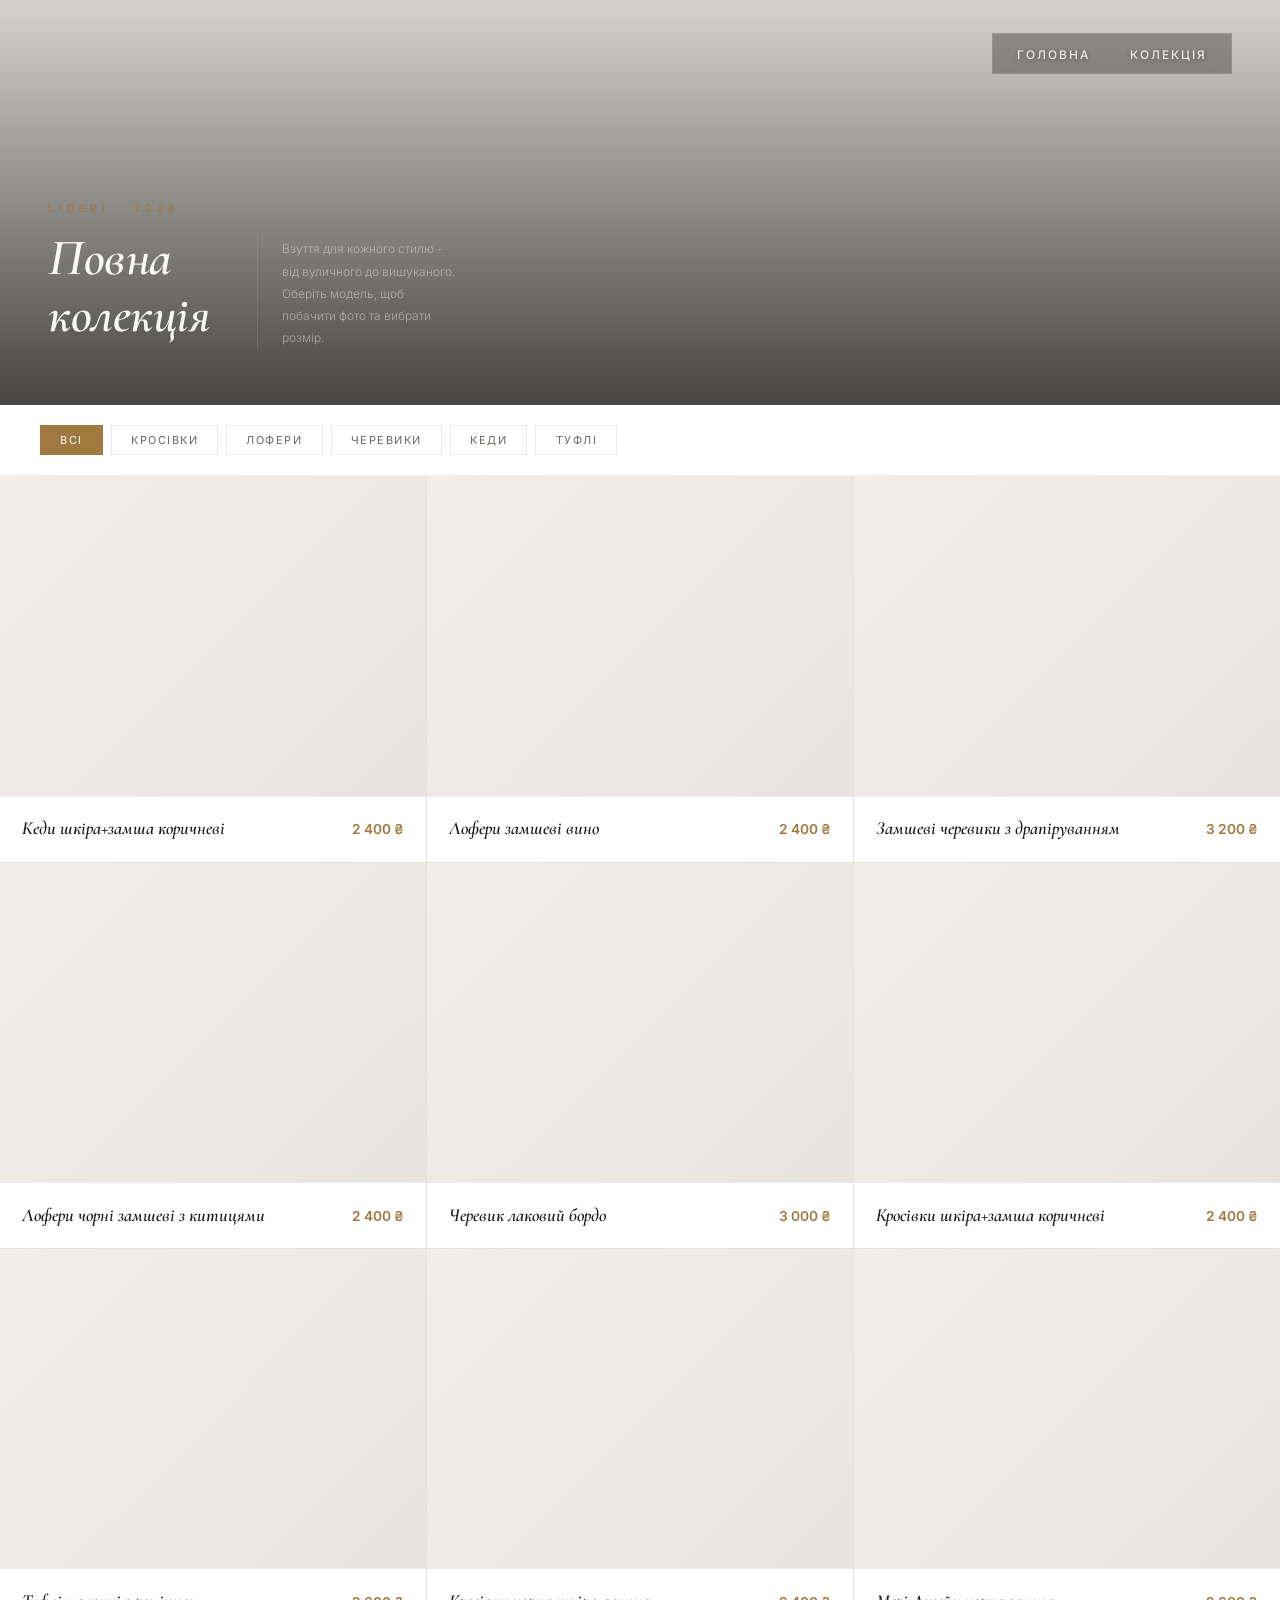
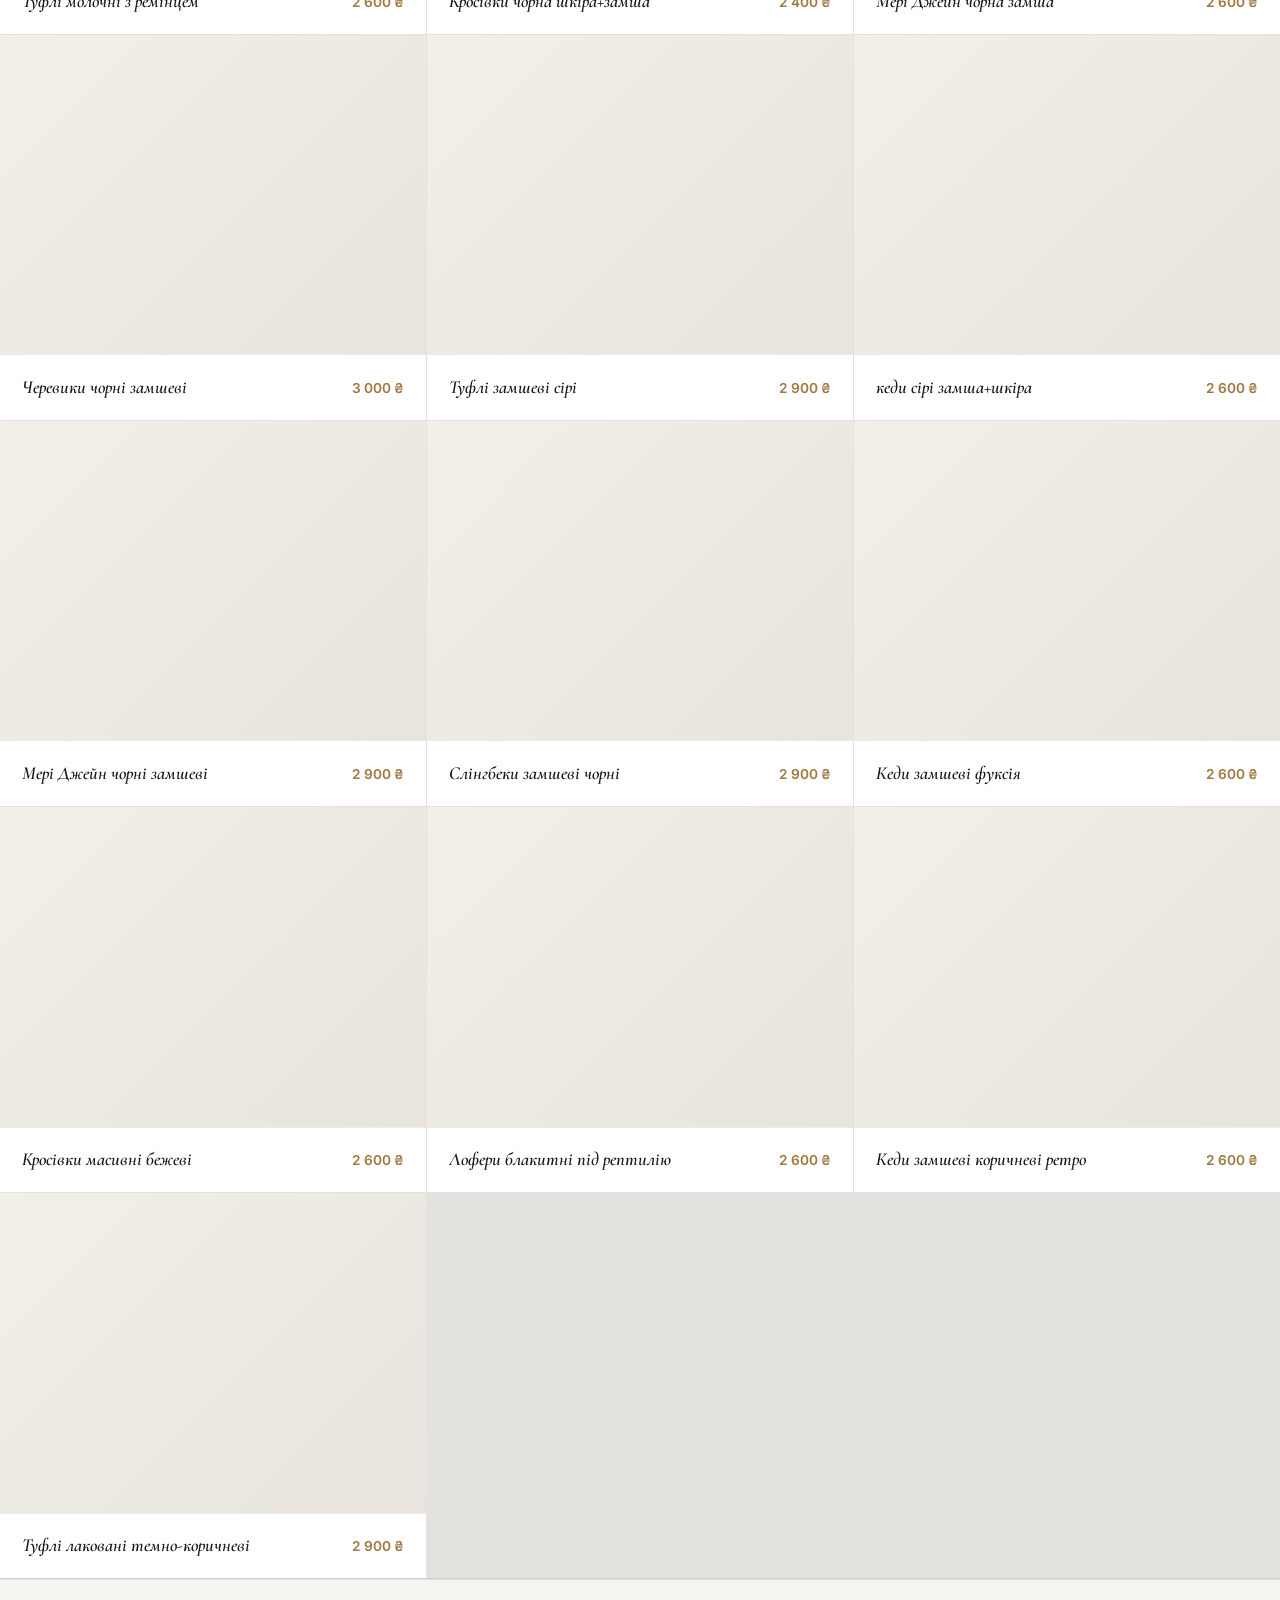
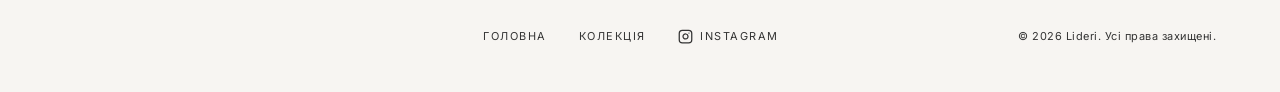
==== gallery.html @ 185fe111 "Add files via upload" ====
<!DOCTYPE html>
<html lang="uk">
<head>
  <meta charset="UTF-8" />
  <meta name="viewport" content="width=device-width, initial-scale=1.0" />
  <meta name="description" content="Повна колекція Lideri 2026 - кросівки, черевики, туфлі та casual взуття. Оберіть свою пару." />
  <title>Колекція - Lideri</title>
  <link rel="icon" type="image/svg+xml" href="liderilogo3444.svg">
  <link rel="preconnect" href="https://qtcvngzcbjpnosriaxga.supabase.co">
  <link rel="preload" href="/fonts/Inter-VariableFont.woff2" as="font" type="font/woff2" crossorigin>
  <link rel="preload" href="/fonts/CormorantGaramond-VariableFont.woff2" as="font" type="font/woff2" crossorigin>
  <link rel="preload" href="/fonts/CormorantGaramond-Italic-VariableFont.woff2" as="font" type="font/woff2" crossorigin>
  <link rel="preload"
        as="image"
        imagesrcset="https://qtcvngzcbjpnosriaxga.supabase.co/storage/v1/object/public/photo/sub_one.webp 640w, https://qtcvngzcbjpnosriaxga.supabase.co/storage/v1/object/public/photo/sub_three.webp 1024w, https://qtcvngzcbjpnosriaxga.supabase.co/storage/v1/object/public/photo/sub_two.webp 1920w"
        imagesizes="(max-width: 640px) 640px, (max-width: 1024px) 1024px, 1920px"
        fetchpriority="high">
  <link rel="preload" href="products.js?v=15" as="script">
  <style>
@font-face {
  font-family: 'Cormorant Garamond';
  src: url('/fonts/CormorantGaramond-VariableFont.woff2') format('woff2');
  font-weight: 100 900;
  font-style: normal;
  font-display: swap;
}
@font-face {
  font-family: 'Cormorant Garamond';
  src: url('/fonts/CormorantGaramond-Italic-VariableFont.woff2') format('woff2');
  font-weight: 100 900;
  font-style: italic;
  font-display: swap;
}
@font-face {
  font-family: 'Inter';
  src: url('/fonts/Inter-VariableFont.woff2') format('woff2');
  font-weight: 100 900;
  font-style: normal;
  font-display: swap;
  size-adjust: 95%;
}
@font-face {
  font-family: 'Inter';
  src: url('/fonts/Inter-Italic-VariableFont.woff2') format('woff2');
  font-weight: 100 900;
  font-style: italic;
  font-display: swap;
  size-adjust: 95%;
}

*, *::before, *::after {
  box-sizing: border-box;
  margin: 0;
  padding: 0;
}

:root {
  --bg: #f7f5f2;
  --surface: #ffffff;
  --surface2: #f2efe9;
  --surface3: #e8e4dd;
  --accent: #a07840;
  --accent-dim: #87632e;
  --accent-light: rgba(160, 120, 64, 0.09);
  --text: #1c1a18;
  --text-muted: #8c8882;
  --text-sub: #6b6660;
  --border: rgba(0, 0, 0, 0.08);
  --border-accent: rgba(160, 120, 64, 0.28);
  --transition: 0.35s cubic-bezier(0.4, 0, 0.2, 1);
  --nav-h: 108px;
}

html { scroll-behavior: smooth; }

body {
  font-family: 'Inter', 'Segoe UI', system-ui, sans-serif;
  background: var(--bg);
  color: var(--text);
  min-height: 100vh;
  line-height: 1.6;
}

a { color: inherit; text-decoration: none; }
img { display: block; max-width: 100%; }

h1, h2, h3, .serif {
  font-family: 'Cormorant Garamond', Georgia, serif;
}

.inner-page {
  padding-top: var(--nav-h);
}

[data-reveal] {
  opacity: 0;
  transform: translateY(32px);
  transition: opacity 0.9s cubic-bezier(0.4, 0, 0.2, 1),
              transform 0.9s cubic-bezier(0.4, 0, 0.2, 1);
}
[data-reveal].revealed {
  opacity: 1;
  transform: translateY(0);
}

nav {
  position: fixed;
  top: 0;
  left: 0;
  right: 0;
  z-index: 100;
  height: var(--nav-h);
  display: flex;
  align-items: center;
  justify-content: space-between;
  padding: 0 3rem;
  background: rgba(247, 245, 242, 0.96);
  backdrop-filter: blur(20px);
  -webkit-backdrop-filter: blur(20px);
  border-bottom: 1px solid var(--border);
  box-shadow: 0 4px 28px rgba(0, 0, 0, 0.06);
  transition: none;
}

nav.nav-transparent {
  background: transparent;
  backdrop-filter: none;
  -webkit-backdrop-filter: none;
  border-bottom-color: transparent;
  box-shadow: none;
}

.nav-logo {
  display: flex;
  align-items: center;
  gap: 0.75rem;
  isolation: isolate;
}

.nav-logo-img {
  height: 100px;
  width: auto;
  max-width: 320px;
  object-fit: contain;
  transition: filter 0.7s cubic-bezier(0.4, 0, 0.2, 1);
  filter: brightness(0) invert(1);
}

nav:not(.nav-transparent) .nav-logo-img {
  filter: brightness(0) sepia(1) saturate(2) hue-rotate(8deg)
          drop-shadow(0 0 0 transparent);
}

.nav-links {
  display: flex;
  gap: 2.5rem;
  list-style: none;
  padding: 0.45rem 1.5rem;
  border: 1px solid transparent;
  background: transparent;
  backdrop-filter: blur(10px);
  -webkit-backdrop-filter: blur(10px);
  transition: background 0.4s ease, border-color 0.4s ease;
}

.nav-links a {
  font-size: 0.78rem;
  letter-spacing: 2px;
  text-transform: uppercase;
  color: var(--text-muted);
  transition: color var(--transition);
  font-weight: 500;
}

nav.nav-transparent .nav-links {
  background: rgba(0, 0, 0, 0.3);
  backdrop-filter: blur(10px);
  -webkit-backdrop-filter: blur(10px);
  border-color: rgba(255, 255, 255, 0.12);
}

nav.nav-transparent .nav-links a {
  color: rgba(255, 255, 255, 0.85);
  text-shadow: 0 1px 6px rgba(0, 0, 0, 0.5);
}

.nav-links a:hover,
.nav-links a.active {
  color: var(--text-muted);
}

nav.nav-transparent .nav-links a:hover,
nav.nav-transparent .nav-links a.active {
  color: rgba(255, 255, 255, 0.85);
}

.btn {
  display: inline-flex;
  align-items: center;
  gap: 0.5rem;
  padding: 0.85rem 2.2rem;
  font-size: 0.78rem;
  letter-spacing: 2px;
  text-transform: uppercase;
  font-weight: 600;
  cursor: pointer;
  transition: all var(--transition);
  border: none;
  font-family: 'Inter', sans-serif;
}

.btn-primary {
  background: var(--accent);
  color: #ffffff;
}

.btn-primary:hover {
  background: var(--accent-dim);
  transform: translateY(-2px);
  box-shadow: 0 12px 32px rgba(201, 169, 110, 0.25);
}

.btn-outline {
  background: transparent;
  color: var(--text);
  border: 1px solid rgba(0, 0, 0, 0.18);
}

.btn-outline:hover {
  border-color: var(--accent);
  color: var(--accent);
  transform: translateY(-2px);
}

.hero-full-content .btn-primary {
  background: rgba(38, 28, 18, 0.88);
  color: rgba(255, 255, 255, 0.92);
  border: 1px solid rgba(90, 68, 40, 0.5);
  font-weight: 500;
  letter-spacing: 3px;
}

.hero-full-content .btn-primary:hover {
  background: rgba(55, 40, 22, 0.95);
  border-color: rgba(120, 90, 50, 0.7);
  color: #ffffff;
  box-shadow: none;
  transform: none;
}

.hero-full {
  position: relative;
  min-height: 100vh;
  display: flex;
  align-items: flex-end;
  overflow: hidden;
  background: var(--surface3);
}

.hero-bg {
  position: absolute;
  top: -30%;
  left: 0;
  right: 0;
  bottom: -10%;
  z-index: 0;
  will-change: transform;
}

.hero-bg picture {
  display: block;
  width: 100%;
  height: 100%;
}

.hero-bg img {
  width: 100%;
  height: 100%;
  object-fit: cover;
  object-position: center;
}

.hero-overlay {
  position: absolute;
  inset: 0;
  z-index: 1;
  background: linear-gradient(
    155deg,
    rgba(8,8,8,0.12) 0%,
    rgba(8,8,8,0.04) 28%,
    rgba(8,8,8,0.52) 62%,
    rgba(8,8,8,0.96) 100%
  );
}

.hero-full-content {
  position: relative;
  z-index: 2;
  padding: 0 4rem 6rem;
  max-width: 820px;
}

.hero-full-eyebrow {
  font-size: 0.68rem;
  letter-spacing: 5px;
  text-transform: uppercase;
  color: rgba(255, 255, 255, 0.45);
  margin-bottom: 1.6rem;
  display: flex;
  align-items: center;
  gap: 1.2rem;
  font-weight: 400;
}

.hero-full-eyebrow::before {
  content: '';
  display: block;
  width: 44px;
  height: 1px;
  background: rgba(255, 255, 255, 0.3);
  flex-shrink: 0;
}

.hero-full-title {
  font-size: clamp(3.8rem, 8vw, 7.5rem);
  font-weight: 600;
  line-height: 0.88;
  letter-spacing: -2px;
  color: rgba(255, 255, 255, 0.95);
  margin-bottom: 3.5rem;
  font-style: normal;
}

.hero-full-title em {
  font-style: italic;
  color: inherit;
}

.hero-scroll-indicator {
  position: absolute;
  bottom: 3rem;
  right: 4rem;
  z-index: 2;
  display: flex;
  flex-direction: column;
  align-items: center;
  gap: 0.8rem;
}

.hero-scroll-label {
  font-size: 0.58rem;
  letter-spacing: 3px;
  text-transform: uppercase;
  color: rgba(255,255,255,0.3);
  writing-mode: vertical-rl;
  transform: rotate(180deg);
}

.hero-scroll-line {
  width: 1px;
  height: 64px;
  background: linear-gradient(to bottom, transparent, var(--accent));
  animation: scrollPulse 2.2s ease-in-out infinite;
}

@keyframes scrollPulse {
  0%, 100% { opacity: 0.3; }
  50% { opacity: 1; }
}

.brand-strip {
  overflow: hidden;
  border-top: 1px solid var(--border);
  border-bottom: 1px solid var(--border);
  padding: 1.4rem 0;
  background: var(--surface);
  user-select: none;
  cursor: default;
}

.brand-strip-track {
  display: flex;
  align-items: center;
  gap: 3.5rem;
  animation: marquee 28s linear infinite;
  width: max-content;
}

.brand-strip-track:hover {
  animation-play-state: paused;
}

.brand-strip-track span {
  font-family: 'Cormorant Garamond', serif;
  font-size: 1rem;
  font-style: italic;
  color: var(--text-sub);
  letter-spacing: 4px;
  text-transform: uppercase;
  white-space: nowrap;
  flex-shrink: 0;
}

.brand-strip-track .bs-sep {
  color: var(--accent);
  font-style: normal;
  font-size: 0.75rem;
  letter-spacing: 0;
}

@keyframes marquee {
  0%   { transform: translateX(0); }
  100% { transform: translateX(-50%); }
}

.editorial {
  display: grid;
  grid-template-columns: 58% 42%;
  min-height: 88vh;
  border-bottom: 1px solid var(--border);
}

.editorial-photo {
  position: relative;
  overflow: hidden;
  background: var(--surface2);
}

.editorial-photo img {
  width: 100%;
  height: 100%;
  object-fit: cover;
  object-position: center;
  transition: transform 1.2s cubic-bezier(0.4, 0, 0.2, 1);
}

.editorial:hover .editorial-photo img {
  transform: scale(1.04);
}

.editorial-text {
  padding: 5rem 4.5rem;
  display: flex;
  flex-direction: column;
  justify-content: center;
  gap: 1.8rem;
  background: var(--surface);
  border-left: 1px solid var(--border);
}

.editorial-eyebrow {
  font-size: 0.68rem;
  letter-spacing: 5px;
  text-transform: uppercase;
  color: var(--accent);
  font-weight: 500;
  display: flex;
  align-items: center;
  gap: 1rem;
}

.editorial-eyebrow::before {
  content: '';
  display: block;
  width: 32px;
  height: 1px;
  background: var(--accent);
  flex-shrink: 0;
}

.editorial-title {
  font-size: clamp(2.8rem, 4vw, 4.2rem);
  font-weight: 600;
  line-height: 1.08;
  font-style: italic;
  letter-spacing: -0.5px;
}

.editorial-title em {
  color: var(--accent);
  font-style: normal;
}

.editorial-desc {
  font-size: 0.95rem;
  color: var(--text-sub);
  line-height: 2;
  font-weight: 300;
  max-width: 360px;
}

.stats {
  border-top: 1px solid var(--border);
  border-bottom: 1px solid var(--border);
}

.stats-inner {
  max-width: 1280px;
  margin: 0 auto;
  padding: 3.5rem;
  display: grid;
  grid-template-columns: repeat(3, 1fr);
  gap: 2rem;
}

.stat-item {
  text-align: center;
  position: relative;
}

.stat-item + .stat-item::before {
  content: '';
  position: absolute;
  left: 0;
  top: 50%;
  transform: translateY(-50%);
  height: 40px;
  width: 1px;
  background: var(--border);
}

.stat-num {
  font-family: 'Cormorant Garamond', serif;
  font-size: 3rem;
  font-weight: 600;
  color: var(--accent);
  letter-spacing: -1px;
  line-height: 1;
}

.stat-label {
  font-size: 0.7rem;
  letter-spacing: 2.5px;
  text-transform: uppercase;
  color: var(--text-muted);
  margin-top: 0.6rem;
}

.featured {
  padding: 5rem 3rem;
}

.section-header {
  display: flex;
  align-items: flex-end;
  justify-content: space-between;
  margin-bottom: 3.5rem;
  gap: 1rem;
}

.section-eyebrow {
  font-size: 0.68rem;
  letter-spacing: 4px;
  text-transform: uppercase;
  color: var(--accent);
  margin-bottom: 0.6rem;
}

.section-header h2 {
  font-size: 2.8rem;
  font-weight: 600;
  letter-spacing: -0.5px;
  font-style: italic;
}

.preview-grid {
  display: grid;
  grid-template-columns: repeat(3, 1fr);
  gap: 1px;
  background: var(--border);
  border: 1px solid var(--border);
}

.preview-card {
  background: var(--surface);
  overflow: hidden;
  transition: background var(--transition);
  cursor: pointer;
  position: relative;
}

.preview-card:hover {
  background: var(--surface2);
}

.preview-card:hover .preview-card-img-inner {
  transform: scale(1.04);
}

.preview-card:hover .preview-card-overlay {
  opacity: 1;
}

.preview-card-img {
  aspect-ratio: 4/3;
  background: var(--surface2);
  overflow: hidden;
  position: relative;
}

.preview-card-img-inner {
  width: 100%;
  height: 100%;
  position: relative;
  transition: transform 0.7s cubic-bezier(0.4, 0, 0.2, 1);
  background: linear-gradient(135deg, var(--surface2) 0%, var(--surface3) 100%);
}

.preview-card-img-inner img {
  position: absolute;
  inset: 0;
  width: 100%;
  height: 100%;
  object-fit: cover;
}

.preview-card-img-inner span {
  display: none;
}

.preview-card-overlay {
  position: absolute;
  inset: 0;
  background: rgba(247, 245, 242, 0.88);
  display: flex;
  align-items: center;
  justify-content: center;
  opacity: 0;
  transition: opacity var(--transition);
  z-index: 3;
}

.preview-card-overlay-text {
  border: 1px solid var(--accent);
  color: var(--accent);
  font-size: 0.72rem;
  letter-spacing: 2.5px;
  text-transform: uppercase;
  padding: 0.65rem 1.6rem;
  background: rgba(255, 255, 255, 0.85);
}

.preview-card-body {
  padding: 1.1rem 1.4rem;
  border-top: 1px solid var(--border);
  display: flex;
  align-items: baseline;
  justify-content: space-between;
  gap: 1rem;
}

.preview-card-name {
  font-family: 'Cormorant Garamond', serif;
  font-weight: 600;
  font-size: 1.15rem;
  font-style: italic;
  white-space: nowrap;
  overflow: hidden;
  text-overflow: ellipsis;
  min-width: 0;
}

.preview-card-price {
  color: var(--accent);
  font-weight: 600;
  font-size: 0.9rem;
  white-space: nowrap;
  flex-shrink: 0;
}

.banner-full {
  position: relative;
  height: 72vh;
  overflow: hidden;
  background: var(--surface3);
  border-top: 1px solid var(--border);
}

.banner-full > img {
  position: absolute;
  inset: 0;
  width: 100%;
  height: 100%;
  object-fit: cover;
  object-position: center;
  transition: transform 1s cubic-bezier(0.4, 0, 0.2, 1);
}

.banner-full:hover > img {
  transform: scale(1.04);
}

.banner-full-overlay {
  position: absolute;
  inset: 0;
  background: linear-gradient(
    to right,
    rgba(8,8,8,0.52) 0%,
    rgba(8,8,8,0.2) 50%,
    rgba(8,8,8,0.0) 100%
  );
  display: flex;
  align-items: center;
  z-index: 1;
}

.banner-full-content {
  padding: 4rem 5rem;
  max-width: 540px;
}

.banner-eyebrow {
  font-size: 0.68rem;
  letter-spacing: 5px;
  text-transform: uppercase;
  color: rgba(255, 255, 255, 0.45);
  margin-bottom: 1.5rem;
  display: flex;
  align-items: center;
  gap: 1rem;
  font-weight: 400;
}

.banner-eyebrow::before {
  content: '';
  display: block;
  width: 32px;
  height: 1px;
  background: rgba(255, 255, 255, 0.3);
  flex-shrink: 0;
}

.banner-full-title {
  font-family: 'Cormorant Garamond', serif;
  font-size: clamp(2.8rem, 4.5vw, 5rem);
  font-weight: 600;
  font-style: normal;
  line-height: 1.06;
  color: rgba(255, 255, 255, 0.95);
  margin-bottom: 3rem;
  letter-spacing: -1px;
}

.banner-full-content .btn-outline {
  background: transparent;
  color: rgba(255, 255, 255, 0.75);
  border-color: rgba(255, 255, 255, 0.3);
  font-weight: 400;
  letter-spacing: 3px;
}

.banner-full-content .btn-outline:hover {
  background: rgba(255, 255, 255, 0.08);
  border-color: rgba(255, 255, 255, 0.6);
  color: rgba(255, 255, 255, 0.95);
  transform: none;
}

.gallery-hero {
  position: relative;
  height: 45vh;
  overflow: hidden;
  background: var(--surface3);
  display: flex;
  align-items: flex-end;
}

.gallery-hero-bg {
  position: absolute;
  top: -25%;
  left: 0;
  right: 0;
  bottom: -10%;
  will-change: transform;
}

.gallery-hero-bg picture {
  display: block;
  width: 100%;
  height: 100%;
}

.gallery-hero-bg img {
  width: 100%;
  height: 100%;
  object-fit: cover;
  object-position: center 75%;
}

.gallery-hero-overlay {
  position: absolute;
  inset: 0;
  background: linear-gradient(
    to bottom,
    rgba(8,8,8,0.08) 0%,
    rgba(8,8,8,0.72) 100%
  );
}

.gallery-hero-content {
  position: relative;
  z-index: 2;
  padding: 0 3rem 3.5rem;
  width: 100%;
}

.gallery-hero-body {
  display: flex;
  align-items: flex-start;
  gap: 3rem;
}

.gallery-hero-desc {
  max-width: 200px;
  color: rgba(236, 232, 225, 0.55);
  font-size: 0.79rem;
  font-weight: 300;
  line-height: 1.75;
  padding-top: 0.5rem;
  padding-left: 1.5rem;
  border-left: 1px solid rgba(201, 169, 110, 0.22);
}

.gallery-hero-eyebrow {
  font-size: 0.68rem;
  letter-spacing: 5px;
  text-transform: uppercase;
  color: var(--accent);
  margin-bottom: 0.8rem;
  font-weight: 500;
}

.gallery-hero-title {
  font-family: 'Cormorant Garamond', serif;
  font-size: clamp(2.2rem, 4vw, 3.8rem);
  font-weight: 600;
  font-style: italic;
  color: rgba(255, 255, 255, 0.95);
  letter-spacing: -0.5px;
  line-height: 1.1;
}

.filter-bar {
  display: flex;
  gap: 0.5rem;
  padding: 1.25rem 2.5rem;
  overflow-x: auto;
  scrollbar-width: none;
  border-bottom: 1px solid var(--border);
  background: var(--surface);
  position: sticky;
  top: var(--nav-h);
  z-index: 10;
}
.filter-bar::-webkit-scrollbar { display: none; }

.filter-btn {
  flex-shrink: 0;
  padding: 0.45rem 1.2rem;
  border: 1px solid var(--border);
  background: transparent;
  cursor: pointer;
  font-size: 0.72rem;
  letter-spacing: 1.5px;
  text-transform: uppercase;
  font-family: 'Inter', sans-serif;
  color: var(--text-sub);
  transition: border-color 0.2s, color 0.2s, background 0.2s;
  white-space: nowrap;
}
.filter-btn:hover {
  border-color: var(--accent);
  color: var(--accent);
}
.filter-btn.active {
  background: var(--accent);
  border-color: var(--accent);
  color: #fff;
}

.gallery-subheader {
  max-width: 1600px;
  margin: 0 auto;
  padding: 1.5rem 2.5rem;
  display: flex;
  align-items: center;
  justify-content: space-between;
  border-bottom: 1px solid var(--border);
  gap: 2rem;
}

.gallery-subheader-desc {
  color: var(--text-muted);
  font-size: 0.85rem;
  font-weight: 300;
  max-width: 320px;
}

.product-grid {
  width: 100%;
  display: grid;
  grid-template-columns: repeat(3, 1fr);
  gap: 1px;
  min-height: 100vh;
  background: var(--border);
  border-bottom: 1px solid var(--border);
  min-height: 50vw;
}

.product-card {
  background: var(--surface);
  overflow: hidden;
  cursor: pointer;
  transition: background var(--transition);
  position: relative;
}

.product-card:hover { background: var(--surface2); }
.product-card:hover .card-img-inner { transform: scale(1.04); }
.product-card:hover .card-overlay { opacity: 1; }

.card-img {
  aspect-ratio: 4/3;
  background: var(--surface2);
  overflow: hidden;
  position: relative;
}

.card-img-inner {
  width: 100%;
  height: 100%;
  position: relative;
  transition: transform 0.7s cubic-bezier(0.4, 0, 0.2, 1);
  background: linear-gradient(135deg, var(--surface2) 0%, var(--surface3) 100%);
}

.card-img-inner img {
  position: absolute;
  inset: 0;
  width: 100%;
  height: 100%;
  object-fit: cover;
}

.card-img-inner span { display: none; }

.card-badge {
  position: absolute;
  top: 1rem;
  left: 1rem;
  padding: 0.25rem 0.7rem;
  font-size: 0.65rem;
  font-weight: 700;
  letter-spacing: 1.5px;
  text-transform: uppercase;
  z-index: 2;
}

.badge-new  { background: var(--accent); color: #ffffff; }
.badge-sale { background: #c0392b; color: #fff; }
.badge-hot  { background: #5b21b6; color: #fff; }

.card-overlay {
  position: absolute;
  inset: 0;
  background: rgba(247, 245, 242, 0.88);
  display: flex;
  align-items: center;
  justify-content: center;
  opacity: 0;
  transition: opacity var(--transition);
  z-index: 3;
}

.card-overlay-text {
  border: 1px solid var(--accent);
  color: var(--accent);
  font-size: 0.72rem;
  letter-spacing: 2.5px;
  text-transform: uppercase;
  padding: 0.65rem 1.6rem;
  background: rgba(255, 255, 255, 0.85);
}

.card-body {
  padding: 1.1rem 1.4rem;
  border-top: 1px solid var(--border);
  display: flex;
  align-items: baseline;
  justify-content: space-between;
  gap: 1rem;
}

.card-name {
  font-family: 'Cormorant Garamond', serif;
  font-size: 1.15rem;
  font-weight: 600;
  font-style: italic;
  white-space: nowrap;
  overflow: hidden;
  text-overflow: ellipsis;
  min-width: 0;
}

.card-price {
  font-size: 0.9rem;
  font-weight: 600;
  color: var(--accent);
  white-space: nowrap;
  flex-shrink: 0;
}

.card-price-old {
  font-size: 0.78rem;
  color: var(--text-muted);
  text-decoration: line-through;
  margin-left: 0.35rem;
}

.size-chip {
  font-size: 0.65rem;
  padding: 0.2rem 0.4rem;
  border: 1px solid var(--border);
  color: var(--text-muted);
}

.modal-backdrop {
  position: fixed;
  inset: 0;
  background: rgba(28, 26, 24, 0.72);
  backdrop-filter: blur(12px);
  z-index: 1000;
  display: flex;
  align-items: center;
  justify-content: center;
  padding: 1.5rem;
  opacity: 0;
  visibility: hidden;
  transition: opacity var(--transition), visibility var(--transition);
}

.modal-backdrop.open {
  opacity: 1;
  visibility: visible;
}

.modal {
  background: var(--surface);
  border: 1px solid var(--border);
  width: 100%;
  max-width: 1080px;
  max-height: 92vh;
  overflow-y: auto;
  display: grid;
  grid-template-columns: 55% 45%;
  transform: translateY(24px);
  transition: transform var(--transition);
}

.modal-backdrop.open .modal {
  transform: translateY(0);
}

.modal-img-panel {
  background: var(--surface2);
  display: flex;
  align-items: center;
  justify-content: center;
  font-size: 9rem;
  position: relative;
  min-height: 460px;
  aspect-ratio: 16/9;
  overflow: hidden;
}

.modal-img-panel img {
  position: absolute;
  inset: 0;
  width: 100%;
  height: 100%;
  object-fit: cover;
}

.modal-img-emoji {
  position: relative;
  z-index: 1;
  filter: drop-shadow(0 20px 40px rgba(0,0,0,0.5));
}

.modal-close {
  position: absolute;
  top: 1.2rem;
  right: 1.2rem;
  width: 32px;
  height: 32px;
  background: rgba(0, 0, 0, 0.05);
  border: 1px solid var(--border);
  color: var(--text);
  font-size: 1rem;
  cursor: pointer;
  display: flex;
  align-items: center;
  justify-content: center;
  transition: background var(--transition);
  z-index: 10;
}

.modal-close:hover { background: rgba(0, 0, 0, 0.10); }

.modal-info {
  padding: 2.4rem;
  display: flex;
  flex-direction: column;
  gap: 1.4rem;
  overflow-y: auto;
}

.modal-category {
  font-size: 0.65rem;
  color: var(--accent);
  text-transform: uppercase;
  letter-spacing: 3px;
  font-weight: 500;
}

.modal-name {
  font-family: 'Cormorant Garamond', serif;
  font-size: 2.2rem;
  font-weight: 600;
  letter-spacing: -0.3px;
  line-height: 1.15;
  font-style: italic;
}

.modal-price-row {
  display: flex;
  align-items: center;
  gap: 1rem;
  padding-bottom: 1.6rem;
  border-bottom: 1px solid var(--border);
}

.modal-price {
  font-family: 'Cormorant Garamond', serif;
  font-size: 2rem;
  font-weight: 600;
  color: var(--accent);
}

.modal-price-old {
  font-size: 1rem;
  color: var(--text-muted);
  text-decoration: line-through;
}

.modal-desc {
  color: var(--text-sub);
  font-size: 0.92rem;
  line-height: 1.8;
  font-weight: 300;
}

.modal-sizes-label {
  font-size: 0.65rem;
  font-weight: 600;
  color: var(--text-muted);
  margin-bottom: 0.9rem;
  text-transform: uppercase;
  letter-spacing: 2px;
}

.modal-sizes {
  display: flex;
  gap: 0.5rem;
  flex-wrap: wrap;
}

.modal-size-btn {
  padding: 0.6rem 1rem;
  border: 1px solid var(--border);
  background: transparent;
  color: var(--text);
  font-size: 0.85rem;
  font-weight: 500;
  cursor: pointer;
  transition: all var(--transition);
  font-family: 'Inter', sans-serif;
}

.modal-size-btn:hover,
.modal-size-btn.selected {
  border-color: var(--accent);
  color: var(--accent);
  background: var(--accent-light);
}

.modal-cta { margin-top: auto; }

.product-hero {
  position: relative;
  height: 28vh;
  min-height: 180px;
  overflow: hidden;
  background: var(--surface3);
  display: flex;
  align-items: flex-end;
}

.product-hero-bg {
  position: absolute;
  inset: -8px;
}

.product-hero-bg picture {
  display: block;
  width: 100%;
  height: 100%;
}

.product-hero-bg img {
  width: 100%;
  height: 100%;
  object-fit: cover;
  object-position: center 55%;
  filter: blur(14px) brightness(0.7) saturate(0.8);
  transform: scale(1.06);
}

.product-hero-overlay {
  position: absolute;
  inset: 0;
  background: linear-gradient(
    to bottom,
    rgba(8,8,8,0.25) 0%,
    rgba(8,8,8,0.55) 55%,
    rgba(8,8,8,0.88) 100%
  );
}

.product-hero-content {
  position: relative;
  z-index: 2;
  padding: 0 3rem 2.5rem;
  width: 100%;
}

.product-hero-eyebrow {
  font-size: 0.68rem;
  letter-spacing: 5px;
  text-transform: uppercase;
  color: var(--accent);
  margin-bottom: 0.8rem;
  font-weight: 500;
}

.product-hero-name {
  font-family: 'Cormorant Garamond', serif;
  font-size: clamp(1.8rem, 3.5vw, 3rem);
  font-weight: 600;
  font-style: italic;
  color: rgba(255, 255, 255, 0.95);
  letter-spacing: -0.5px;
  line-height: 1.1;
}

@media (max-width: 640px) {
  .product-hero { height: 22vh; min-height: 150px; }
  .product-hero-content { padding: 0 1.5rem 1.8rem; }
}

.product-breadcrumb {
  padding: 1rem 2.5rem;
  border-bottom: 1px solid var(--border);
  display: flex;
  align-items: center;
}

.product-breadcrumb a {
  font-size: 0.68rem;
  letter-spacing: 2px;
  text-transform: uppercase;
  color: var(--text-muted);
  transition: color var(--transition);
  display: inline-flex;
  align-items: center;
  gap: 0.7rem;
}

.bc-arrow {
  color: var(--accent);
  font-size: 1rem;
  display: inline-block;
  transition: transform var(--transition);
  line-height: 1;
}

.product-breadcrumb a:hover { color: var(--text); }
.product-breadcrumb a:hover .bc-arrow { transform: translateX(-4px); }

.product-layout {
  display: grid;
  grid-template-columns: 55% 45%;
  min-height: calc(100vh - 130px);
  border-bottom: 1px solid var(--border);
}

.pd-gallery {
  border-right: 1px solid var(--border);
  display: flex;
  flex-direction: column;
  background: var(--surface);
  position: sticky;
  top: var(--nav-h);
  height: calc(100vh - var(--nav-h));
  overflow: hidden;
}

.pd-main-img {
  flex: 1;
  position: relative;
  background: linear-gradient(135deg, var(--surface2) 0%, var(--surface3) 100%);
  display: flex;
  align-items: center;
  justify-content: center;
  overflow: hidden;
}

.pd-main-img img {
  width: 100%;
  height: 100%;
  object-fit: contain;
  transition: opacity 0.18s ease;
}

.pd-emoji-fallback {
  font-size: 10rem;
  display: flex;
  align-items: center;
  justify-content: center;
  width: 100%;
  height: 100%;
  position: absolute;
  inset: 0;
}

.pd-arrow {
  position: absolute;
  top: 50%;
  transform: translateY(-50%);
  width: 38px;
  height: 38px;
  background: rgba(255, 255, 255, 0.82);
  border: 1px solid rgba(0, 0, 0, 0.12);
  border-radius: 50%;
  color: rgba(28, 26, 24, 0.6);
  font-size: 0.95rem;
  cursor: pointer;
  display: flex;
  align-items: center;
  justify-content: center;
  transition: all var(--transition);
  z-index: 5;
  backdrop-filter: blur(6px);
  -webkit-backdrop-filter: blur(6px);
}

.pd-arrow:hover {
  background: rgba(201,169,110,0.15);
  border-color: var(--accent);
  color: var(--accent);
  transform: translateY(-50%) scale(1.08);
}

.pd-arrow-prev { left: 1rem; }
.pd-arrow-next { right: 1rem; }

.pd-counter {
  position: absolute;
  bottom: 1rem;
  right: 1rem;
  font-size: 0.7rem;
  letter-spacing: 1.5px;
  color: var(--text-muted);
  background: rgba(255, 255, 255, 0.88);
  padding: 0.3rem 0.7rem;
  border: 1px solid var(--border);
}

.pd-thumbs {
  display: flex;
  gap: 1px;
  background: var(--border);
  border-top: 1px solid var(--border);
  flex-shrink: 0;
  overflow-x: auto;
  scrollbar-width: none;
}

.pd-thumbs::-webkit-scrollbar { display: none; }

.pd-thumb {
  flex-shrink: 0;
  width: 100px;
  aspect-ratio: 16/9;
  border: none;
  background: var(--surface2);
  cursor: pointer;
  overflow: hidden;
  opacity: 0.45;
  transition: opacity var(--transition);
  position: relative;
}

.pd-thumb img {
  width: 100%;
  height: 100%;
  object-fit: cover;
  display: block;
}

.pd-thumb:hover { opacity: 0.75; }
.pd-thumb.active { opacity: 1; outline: 2px solid var(--accent); outline-offset: -2px; }

.pd-info {
  padding: 3rem 3.5rem;
  display: flex;
  flex-direction: column;
  gap: 1.6rem;
  overflow-y: auto;
}

.pd-meta {
  display: flex;
  align-items: center;
  gap: 1rem;
}

.pd-category {
  font-size: 0.62rem;
  letter-spacing: 3px;
  text-transform: uppercase;
  color: var(--accent);
  font-weight: 500;
  border: 1px solid var(--border-accent);
  padding: 0.2rem 0.65rem;
}

.pd-badge {
  font-size: 0.65rem;
  font-weight: 700;
  letter-spacing: 1.5px;
  text-transform: uppercase;
  padding: 0.25rem 0.7rem;
}

.pd-name {
  font-family: 'Cormorant Garamond', serif;
  font-size: clamp(2rem, 3vw, 3rem);
  font-weight: 600;
  letter-spacing: -0.5px;
  font-style: italic;
  line-height: 1.1;
}

.pd-price-row {
  display: flex;
  align-items: center;
  gap: 1rem;
  padding-left: 1rem;
  border-left: 2px solid var(--accent);
}

.pd-price {
  font-family: 'Cormorant Garamond', serif;
  font-size: 2.4rem;
  font-weight: 600;
  color: var(--accent);
  line-height: 1;
}

.pd-price-old {
  font-size: 1.1rem;
  color: var(--text-muted);
  text-decoration: line-through;
}

.pd-divider { height: 1px; background: var(--border); }

.pd-sizes-label {
  font-size: 0.68rem;
  letter-spacing: 2px;
  text-transform: uppercase;
  color: var(--text-muted);
  margin-bottom: 0.9rem;
}

.pd-sizes-unit { color: var(--text-muted); opacity: 0.6; }

.pd-sizes {
  display: flex;
  flex-wrap: wrap;
  gap: 0.5rem;
}

.pd-size-btn {
  display: inline-block;
  padding: 0.65rem 1.1rem;
  border: 1px solid var(--border);
  background: transparent;
  color: var(--text-sub);
  font-size: 0.88rem;
  font-weight: 500;
  cursor: pointer;
  font-family: 'Inter', sans-serif;
  min-width: 52px;
  text-align: center;
  transition: all var(--transition);
}

.pd-size-btn:hover {
  border-color: var(--accent);
  color: var(--accent);
  background: var(--accent-light);
}

.pd-desc {
  color: var(--text-sub);
  font-size: 0.95rem;
  line-height: 1.85;
  font-weight: 300;
}

.pd-cta {
  width: 100%;
  justify-content: center;
  letter-spacing: 2.5px;
  margin-top: auto;
  padding-top: 1rem;
  padding-bottom: 1rem;
}

footer {
  border-top: 1px solid var(--border);
  padding: 1.75rem 4rem;
  display: flex;
  align-items: center;
  justify-content: space-between;
  gap: 1rem;
  min-height: 96px;
}

.footer-logo-img {
  height: 56px;
  width: auto;
  object-fit: contain;
  filter: brightness(0) sepia(1) saturate(2) hue-rotate(8deg);
}

.footer-copy {
  font-size: 0.72rem;
  color: #333333;
  letter-spacing: 0.5px;
}

.footer-nav {
  display: flex;
  align-items: center;
  gap: 2rem;
}

.footer-nav a {
  font-size: 0.72rem;
  letter-spacing: 1.5px;
  text-transform: uppercase;
  color: #333333;
  transition: color var(--transition);
  display: inline-flex;
  align-items: center;
  gap: 0.45rem;
}

.footer-nav a:hover { color: var(--accent); }
.footer-insta svg { flex-shrink: 0; }

@media (max-width: 1100px) {
  .product-grid { grid-template-columns: repeat(3, 1fr); }
}

@media (max-width: 960px) {
  :root { --nav-h: 90px; }
  nav { padding: 0 1.5rem; }
  .nav-logo-img { height: 80px; max-width: 240px; transition: filter 0.5s ease; }

  .hero-full-content { padding: 0 2rem 5rem; }
  .hero-scroll-indicator { right: 2rem; }

  .editorial { grid-template-columns: 1fr; min-height: auto; }
  .editorial-photo { aspect-ratio: 4/3; }
  .editorial-text { padding: 3.5rem 2.5rem; }

  .preview-grid { grid-template-columns: 1fr 1fr; }

  .banner-full { height: 55vh; }
  .banner-full-content { padding: 3rem; }

  .gallery-hero { height: 38vh; }
  .gallery-hero-content { padding: 0 2rem 2rem; }
  .gallery-subheader { padding: 1.25rem 1.5rem; }
  .product-grid { grid-template-columns: repeat(2, 1fr); }

  .product-layout { grid-template-columns: 1fr; }
  .pd-gallery { position: static; height: auto; }
  .pd-main-img { aspect-ratio: 4/3; height: auto; }
  .pd-info { padding: 2rem 1.5rem 3rem; }

  .modal { grid-template-columns: 1fr; }
  .modal-img-panel { min-height: 240px; aspect-ratio: 16/9; }

  .stats-inner { padding: 2.5rem 2rem; }
  .featured { padding: 3.5rem 2rem; }
}

@media (min-width: 641px) and (max-width: 1024px) {
  .hero-bg img { object-position: center 25%; }

  .hero-overlay {
    background: linear-gradient(
      150deg,
      rgba(8,8,8,0.08) 0%,
      rgba(8,8,8,0.08) 30%,
      rgba(8,8,8,0.72) 70%,
      rgba(8,8,8,0.97) 100%
    );
  }

  .hero-full-content {
    padding: 0 2.5rem 5rem;
    max-width: 680px;
  }
}

@media (max-width: 640px) {
  .hero-bg img { object-position: center top; }

  .hero-overlay {
    background: linear-gradient(
      to bottom,
      rgba(8,8,8,0.15) 0%,
      rgba(8,8,8,0.35) 45%,
      rgba(8,8,8,0.97) 100%
    );
  }

  .hero-full-content {
    padding: 0 1.5rem 4.5rem;
    max-width: 100%;
    text-align: center;
  }

  .hero-full-eyebrow { justify-content: center; }
  .hero-full-eyebrow::before { display: none; }
  .hero-full-content .btn { display: inline-block; }
}

@media (max-width: 640px) {
  .hero-full-content { padding: 0 1.5rem 4rem; }
  .hero-full-title { letter-spacing: -1px; }
  .hero-scroll-indicator { display: none; }

  .editorial-text { padding: 2.5rem 1.5rem; }
  .editorial-desc { max-width: 100%; }

  .preview-grid { grid-template-columns: 1fr; }

  .stats-inner { grid-template-columns: 1fr; gap: 1.5rem; }
  .stat-item + .stat-item::before { display: none; }

  .banner-full { height: 56vw; min-height: 300px; }
  .banner-full-overlay {
    background: linear-gradient(to bottom, rgba(8,8,8,0.2) 0%, rgba(8,8,8,0.94) 100%);
    align-items: flex-end;
  }
  .banner-full-content { padding: 2.5rem 1.5rem; }

  .card-name { font-size: 1rem; }
  .featured { padding: 3rem 1.25rem; }
  footer { flex-direction: column; text-align: center; padding: 2.5rem 1.5rem; }
  .footer-nav { gap: 1.25rem; flex-wrap: wrap; justify-content: center; }

  .gallery-hero { align-items: center; }
  .gallery-hero-content { padding: calc(var(--nav-h) + 0.5rem) 1.5rem 2rem; }
  .gallery-hero-body { flex-direction: column; gap: 1rem; }
  .gallery-hero-desc {
    max-width: 100%;
    border-left: none;
    padding-left: 0;
    padding-top: 0.9rem;
    border-top: 1px solid rgba(201, 169, 110, 0.2);
    font-size: 0.78rem;
  }
}

@media (max-width: 480px) {
  .product-grid { grid-template-columns: 1fr; }
  .product-breadcrumb { padding: 1rem 1.25rem; }
  .pd-info { padding: 1.5rem 1.25rem 3rem; gap: 1.25rem; }
  .pd-thumb { width: 72px; }
}
  </style>
</head>
<body>

  <nav class="nav-transparent" id="main-nav">
    <a href="index.html" class="nav-logo">
      <img src="https://qtcvngzcbjpnosriaxga.supabase.co/storage/v1/object/public/photo/lider33ghghg%20(1)%20(1).webp" alt="Lideri" class="nav-logo-img" width="320" height="100" onerror="this.style.visibility='hidden'" />
    </a>
    <ul class="nav-links">
      <li><a href="index.html">Головна</a></li>
      <li><a href="gallery.html" class="active">Колекція</a></li>
    </ul>
  </nav>

  <main>
  <div class="gallery-hero">
    <div class="gallery-hero-bg">
      <picture>
        <source
          media="(min-width: 641px) and (max-width: 1024px)"
          srcset="https://qtcvngzcbjpnosriaxga.supabase.co/storage/v1/object/public/photo/sub_three.webp"
        />
        <source
          media="(max-width: 640px)"
          srcset="https://qtcvngzcbjpnosriaxga.supabase.co/storage/v1/object/public/photo/sub_one.webp"
        />
        <img
          src="https://qtcvngzcbjpnosriaxga.supabase.co/storage/v1/object/public/photo/sub_two.webp"
          alt="Hero Banner"
          fetchpriority="high"
          loading="eager"
          width="1920"
          height="1080"
          onerror="this.style.display='none'"
        />
      </picture>
    </div>
    <div class="gallery-hero-overlay"></div>
    <div class="gallery-hero-content">
      <div class="gallery-hero-eyebrow">Lideri · 2026</div>
      <div class="gallery-hero-body" data-reveal>
        <h1 class="gallery-hero-title">Повна<br>колекція</h1>
        <p class="gallery-hero-desc">Взуття для кожного стилю - від вуличного до вишуканого. Оберіть модель, щоб побачити фото та вибрати розмір.</p>
      </div>
    </div>
  </div>

  <div class="filter-bar" id="filterBar">
    <button class="filter-btn active" data-filter="all">Всі</button>
    <button class="filter-btn" data-filter="krosivky">Кросівки</button>
    <button class="filter-btn" data-filter="lofer">Лофери</button>
    <button class="filter-btn" data-filter="cherevyky">Черевики</button>
    <button class="filter-btn" data-filter="kedy">Кеди</button>
    <button class="filter-btn" data-filter="tufli">Туфлі</button>
  </div>

  <div class="product-grid" id="productGrid"></div>
  </main>

  <footer>
    <div class="footer-logo">
      <img src="https://qtcvngzcbjpnosriaxga.supabase.co/storage/v1/object/public/photo/lider33ghghg%20(1)%20(1).webp" alt="Lideri" class="footer-logo-img" width="180" height="56" onerror="this.style.visibility='hidden'" />
    </div>
    <div class="footer-nav">
      <a href="index.html">Головна</a>
      <a href="gallery.html">Колекція</a>
      <a href="https://www.instagram.com/lideri.style" target="_blank" rel="noopener noreferrer" class="footer-insta">
        <svg width="15" height="15" viewBox="0 0 24 24" fill="none" stroke="currentColor" stroke-width="2" stroke-linecap="round" stroke-linejoin="round"><rect x="2" y="2" width="20" height="20" rx="5" ry="5"/><path d="M16 11.37A4 4 0 1 1 12.63 8 4 4 0 0 1 16 11.37z"/><line x1="17.5" y1="6.5" x2="17.51" y2="6.5"/></svg>
        Instagram
      </a>
    </div>
    <div class="footer-copy">© 2026 Lideri. Усі права захищені.</div>
  </footer>

  <script src="products.js?v=15"></script>
  <script>
    const nav = document.getElementById('main-nav');
    const NAV_FADE_START = 30, NAV_FADE_END = 160;
    let _navRaf = false;
    function _updateNav() {
      const y = window.scrollY;
      if (y < NAV_FADE_START) {
        nav.classList.add('nav-transparent');
        nav.style.background = '';
        nav.style.boxShadow = '';
        nav.style.borderBottomColor = '';
      } else {
        nav.classList.remove('nav-transparent');
        const p = Math.min(1, (y - NAV_FADE_START) / (NAV_FADE_END - NAV_FADE_START));
        nav.style.background        = `rgba(247,245,242,${(p * 0.96).toFixed(3)})`;
        nav.style.boxShadow         = `0 4px 28px rgba(0,0,0,${(p * 0.06).toFixed(3)})`;
        nav.style.borderBottomColor = `rgba(0,0,0,${(p * 0.08).toFixed(3)})`;
      }
    }
    window.addEventListener('scroll', () => {
      if (!_navRaf) { _navRaf = true; requestAnimationFrame(() => { _updateNav(); _navRaf = false; }); }
    }, { passive: true });
    _updateNav();

    const galleryHeroBg = document.querySelector('.gallery-hero-bg');
    let _gParTarget = 0, _gParCurrent = 0, _gParRunning = false;

    function _gParLoop() {
      _gParCurrent += (_gParTarget - _gParCurrent) * 0.07;
      galleryHeroBg.style.transform = `translateY(${_gParCurrent.toFixed(2)}px)`;
      if (Math.abs(_gParTarget - _gParCurrent) > 0.05) {
        requestAnimationFrame(_gParLoop);
      } else {
        _gParRunning = false;
      }
    }

    window.addEventListener('scroll', () => {
      _gParTarget = window.scrollY * 0.22;
      if (!_gParRunning) { _gParRunning = true; requestAnimationFrame(_gParLoop); }
    }, { passive: true });

    // Туфлі об'єднує також Мері Джейн і Слінгбеки
    const FILTER_GROUPS = {
      tufli: ['tufli', 'meri-dzhein', 'slinhbeky']
    };

    function renderProducts(filter) {
      const grid = document.getElementById('productGrid');
      const cats = FILTER_GROUPS[filter] || [filter];
      const filtered = filter === 'all' ? products : products.filter(p => cats.includes(p.category));

      grid.innerHTML = filtered.map((p, index) => {
        const first = (p.images || []).find(url => url && url.trim() !== '');
        const imgAttrs = index < 4 ? 'fetchpriority="high"' : 'loading="lazy"';
        const imgHtml = first
          ? `<img src="${first}" alt="${p.name}" ${imgAttrs} width="800" height="600" style="position:absolute;inset:0;width:100%;height:100%;object-fit:cover;" onerror="this.style.display='none'" />`
          : '';
        const badgeHtml = p.badge
          ? `<span class="card-badge badge-${p.badge}">${p.badgeLabel}</span>` : '';
        const oldPriceHtml = p.oldPrice
          ? `<span class="card-price-old">${p.oldPrice.toLocaleString('uk-UA')} ₴</span>` : '';

        return `
          <div class="product-card" onclick="window.location.href='product.html?id=${p.id}'">
            <div class="card-img">
              <div class="card-img-inner">${imgHtml}</div>
              ${badgeHtml}
              <div class="card-overlay"><span class="card-overlay-text">Детальніше</span></div>
            </div>
            <div class="card-body">
              <span class="card-name">${p.name}</span>
              <div>
                <span class="card-price">${p.price.toLocaleString('uk-UA')} ₴</span>
                ${oldPriceHtml}
              </div>
            </div>
          </div>
        `;
      }).join('');
    }

    renderProducts('all');

    document.getElementById('filterBar').addEventListener('click', e => {
      const btn = e.target.closest('.filter-btn');
      if (!btn) return;
      document.querySelectorAll('.filter-btn').forEach(b => b.classList.remove('active'));
      btn.classList.add('active');
      renderProducts(btn.dataset.filter);
    });

    const revealObserver = new IntersectionObserver((entries) => {
      entries.forEach(e => {
        if (e.isIntersecting) {
          e.target.classList.add('revealed');
          revealObserver.unobserve(e.target);
        }
      });
    }, { threshold: 0.08 });
    document.querySelectorAll('[data-reveal]').forEach(el => revealObserver.observe(el));
  </script>
</body>
</html>
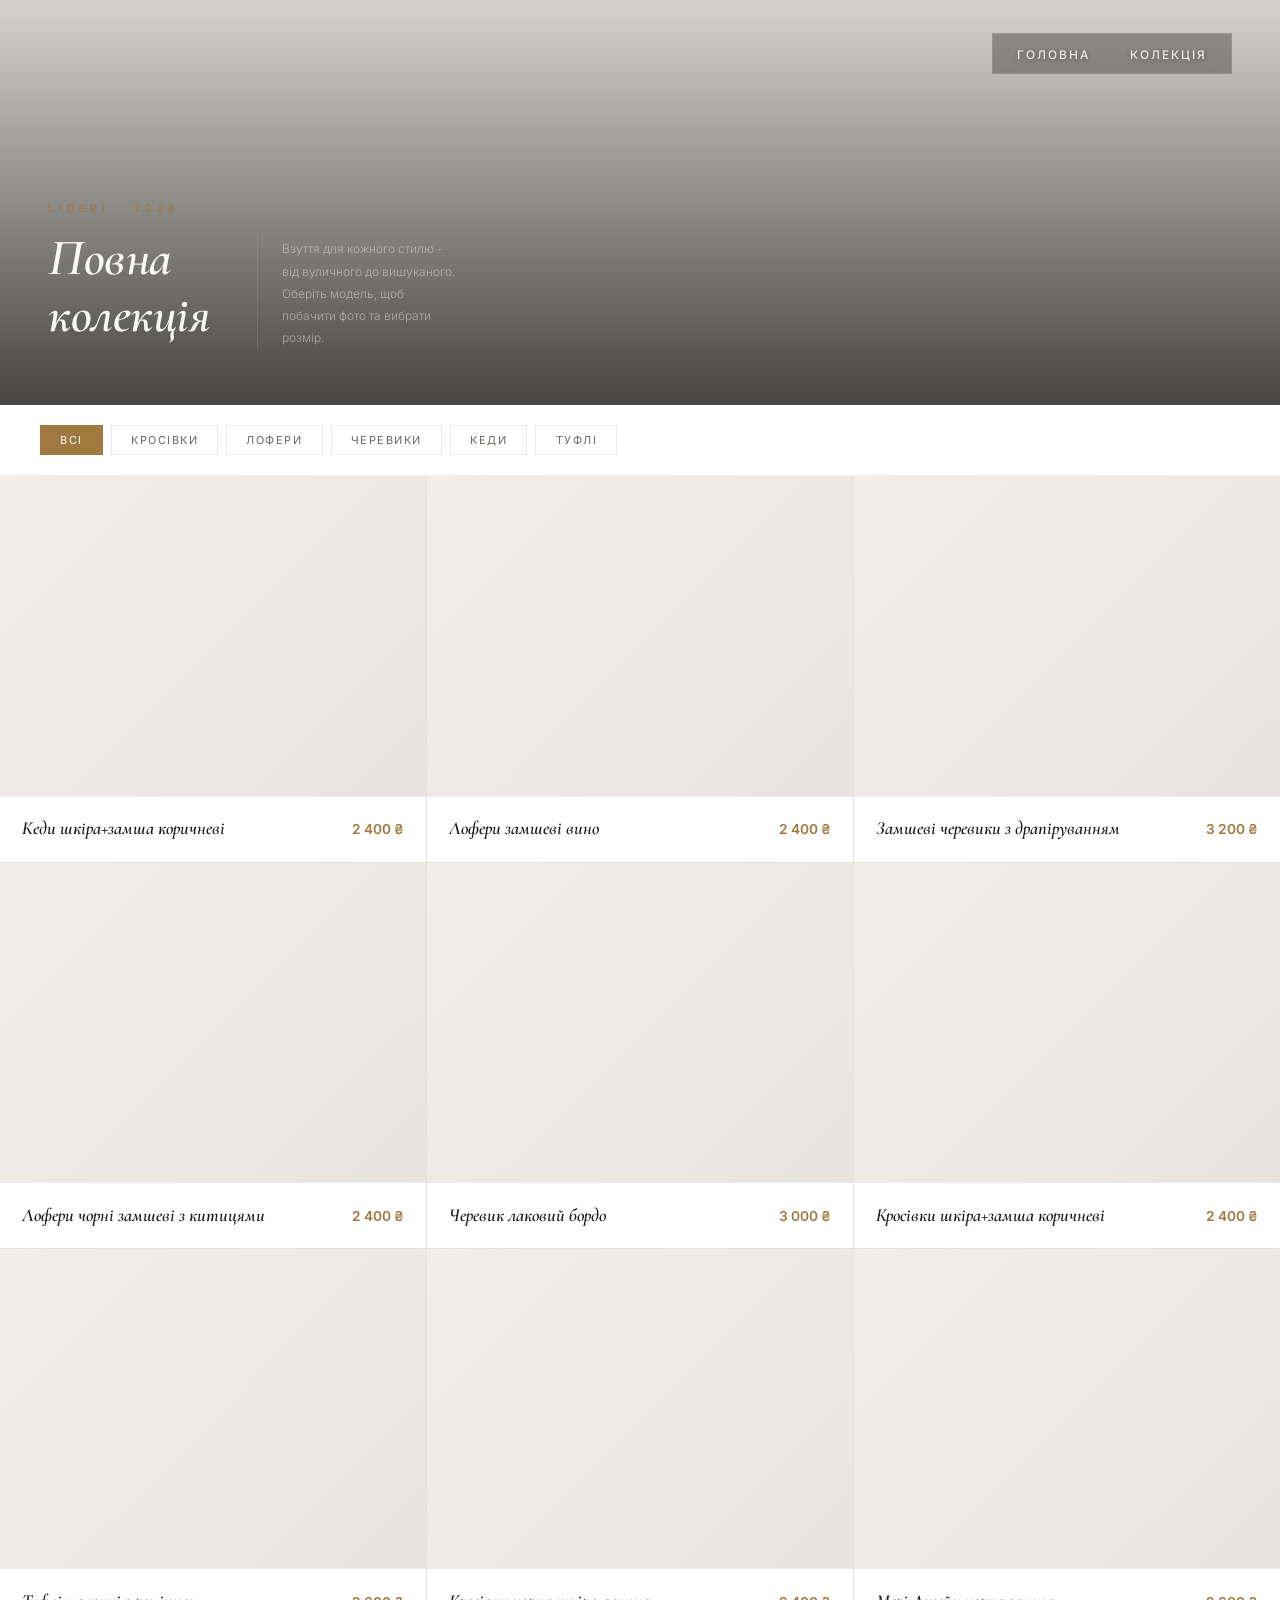
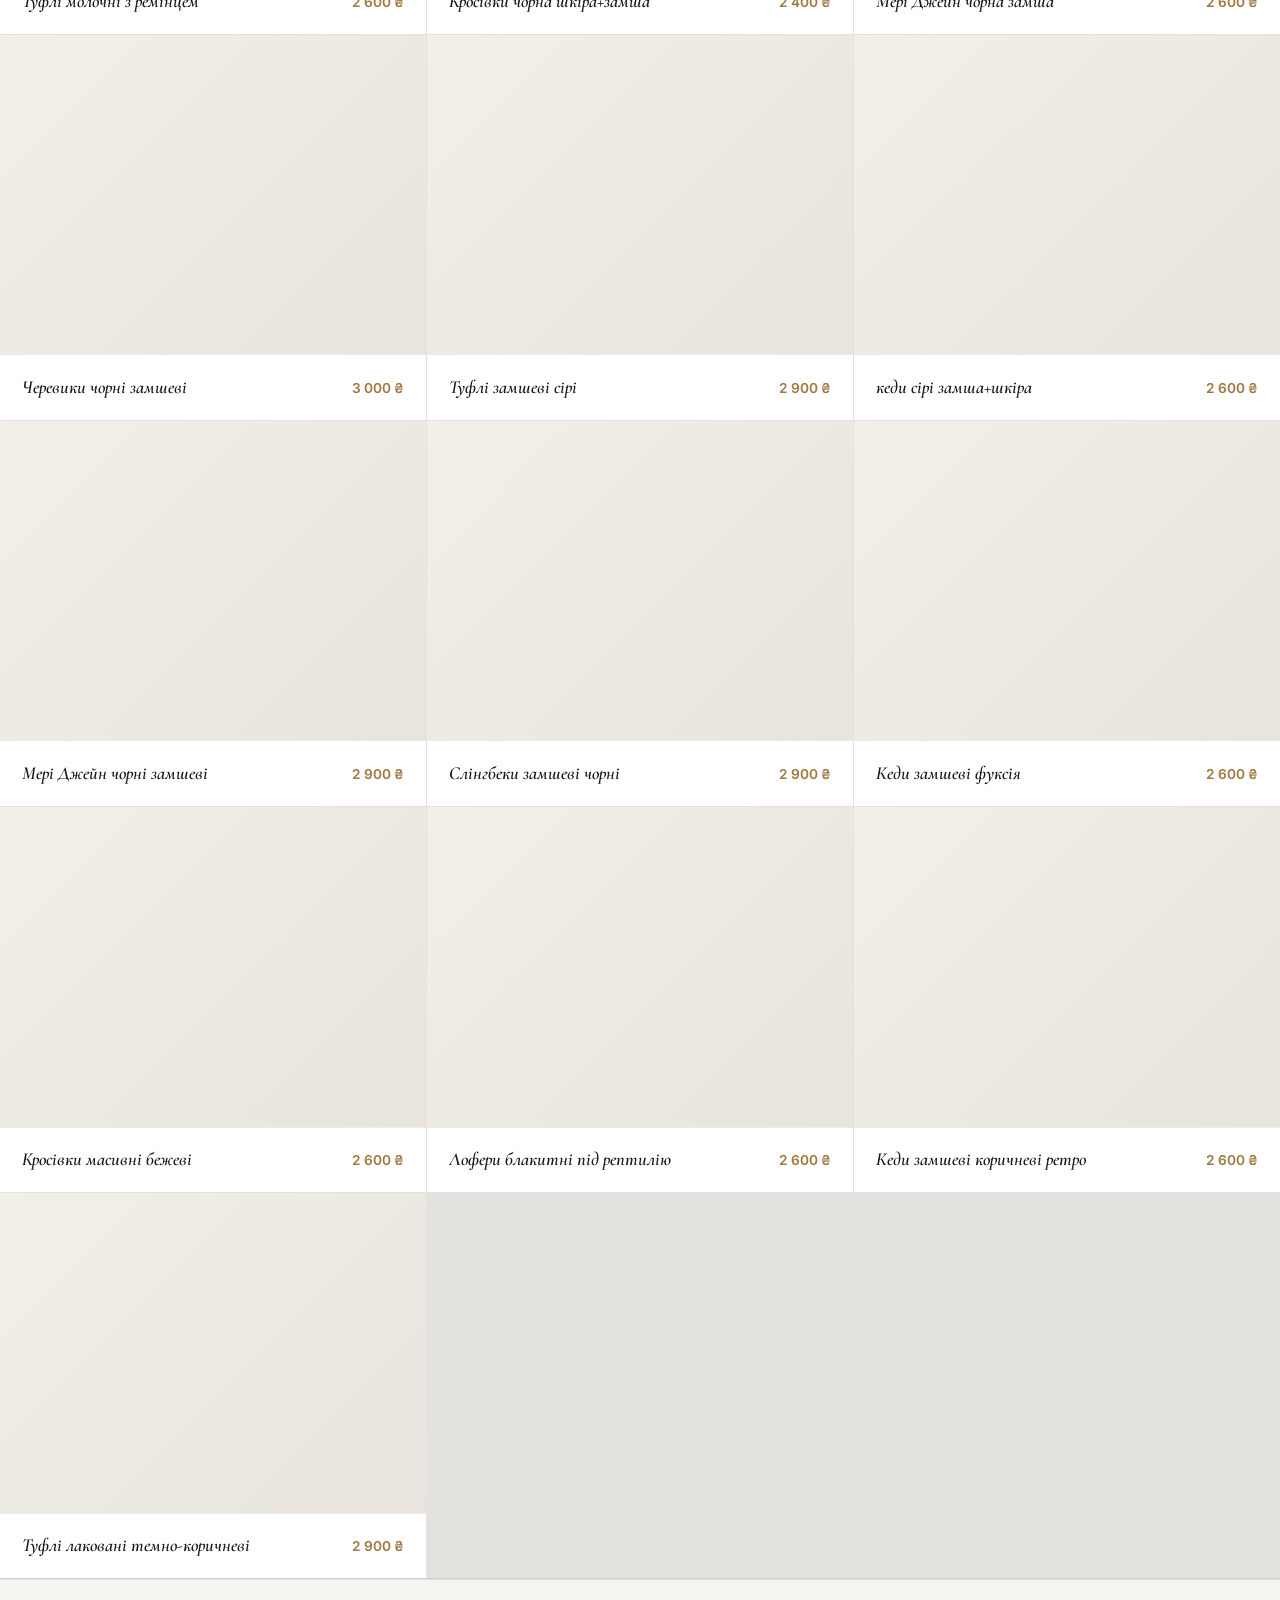
==== commit 35ec136c: "Add files via upload" ====
--- a/gallery.html
+++ b/gallery.html
@@ -901,10 +901,28 @@
   display: grid;
   grid-template-columns: repeat(3, 1fr);
   gap: 1px;
-  min-height: 100vh;
   background: var(--border);
   border-bottom: 1px solid var(--border);
   min-height: 50vw;
+}
+
+.skeleton-card {
+  background: var(--surface);
+  overflow: hidden;
+}
+
+.skeleton-card::after {
+  content: '';
+  display: block;
+  aspect-ratio: 4/3;
+  background: linear-gradient(90deg, var(--surface2) 25%, var(--surface3) 50%, var(--surface2) 75%);
+  background-size: 200% 100%;
+  animation: skeleton-shimmer 1.4s ease-in-out infinite;
+}
+
+@keyframes skeleton-shimmer {
+  0%   { background-position: 200% 0; }
+  100% { background-position: -200% 0; }
 }
 
 .product-card {
@@ -1542,6 +1560,8 @@
 footer {
   border-top: 1px solid var(--border);
   padding: 1.75rem 4rem;
+  content-visibility: auto;
+  contain-intrinsic-size: 0 80px;
   display: flex;
   align-items: center;
   justify-content: space-between;
@@ -1706,7 +1726,17 @@
   .pd-info { padding: 1.5rem 1.25rem 3rem; gap: 1.25rem; }
   .pd-thumb { width: 72px; }
 }
+
+.fonts-loading .gallery-hero-eyebrow,
+.fonts-loading .gallery-hero-title {
+  color: transparent;
+  border-radius: 4px;
+  background: linear-gradient(90deg, rgba(255,255,255,0.08) 25%, rgba(255,255,255,0.18) 50%, rgba(255,255,255,0.08) 75%);
+  background-size: 200% 100%;
+  animation: skeleton-shimmer 1.4s ease-in-out infinite;
+}
   </style>
+  <script>document.documentElement.classList.add('fonts-loading');</script>
 </head>
 <body>
 
@@ -1762,7 +1792,14 @@
     <button class="filter-btn" data-filter="tufli">Туфлі</button>
   </div>
 
-  <div class="product-grid" id="productGrid"></div>
+  <div class="product-grid" id="productGrid">
+    <div class="skeleton-card"></div>
+    <div class="skeleton-card"></div>
+    <div class="skeleton-card"></div>
+    <div class="skeleton-card"></div>
+    <div class="skeleton-card"></div>
+    <div class="skeleton-card"></div>
+  </div>
   </main>
 
   <footer>
@@ -1883,5 +1920,15 @@
     }, { threshold: 0.08 });
     document.querySelectorAll('[data-reveal]').forEach(el => revealObserver.observe(el));
   </script>
+
+  <script>
+    if ('serviceWorker' in navigator) {
+      navigator.serviceWorker.register('/sw.js');
+    }
+    document.fonts.ready.then(() => {
+      document.documentElement.classList.remove('fonts-loading');
+    });
+  </script>
+
 </body>
 </html>
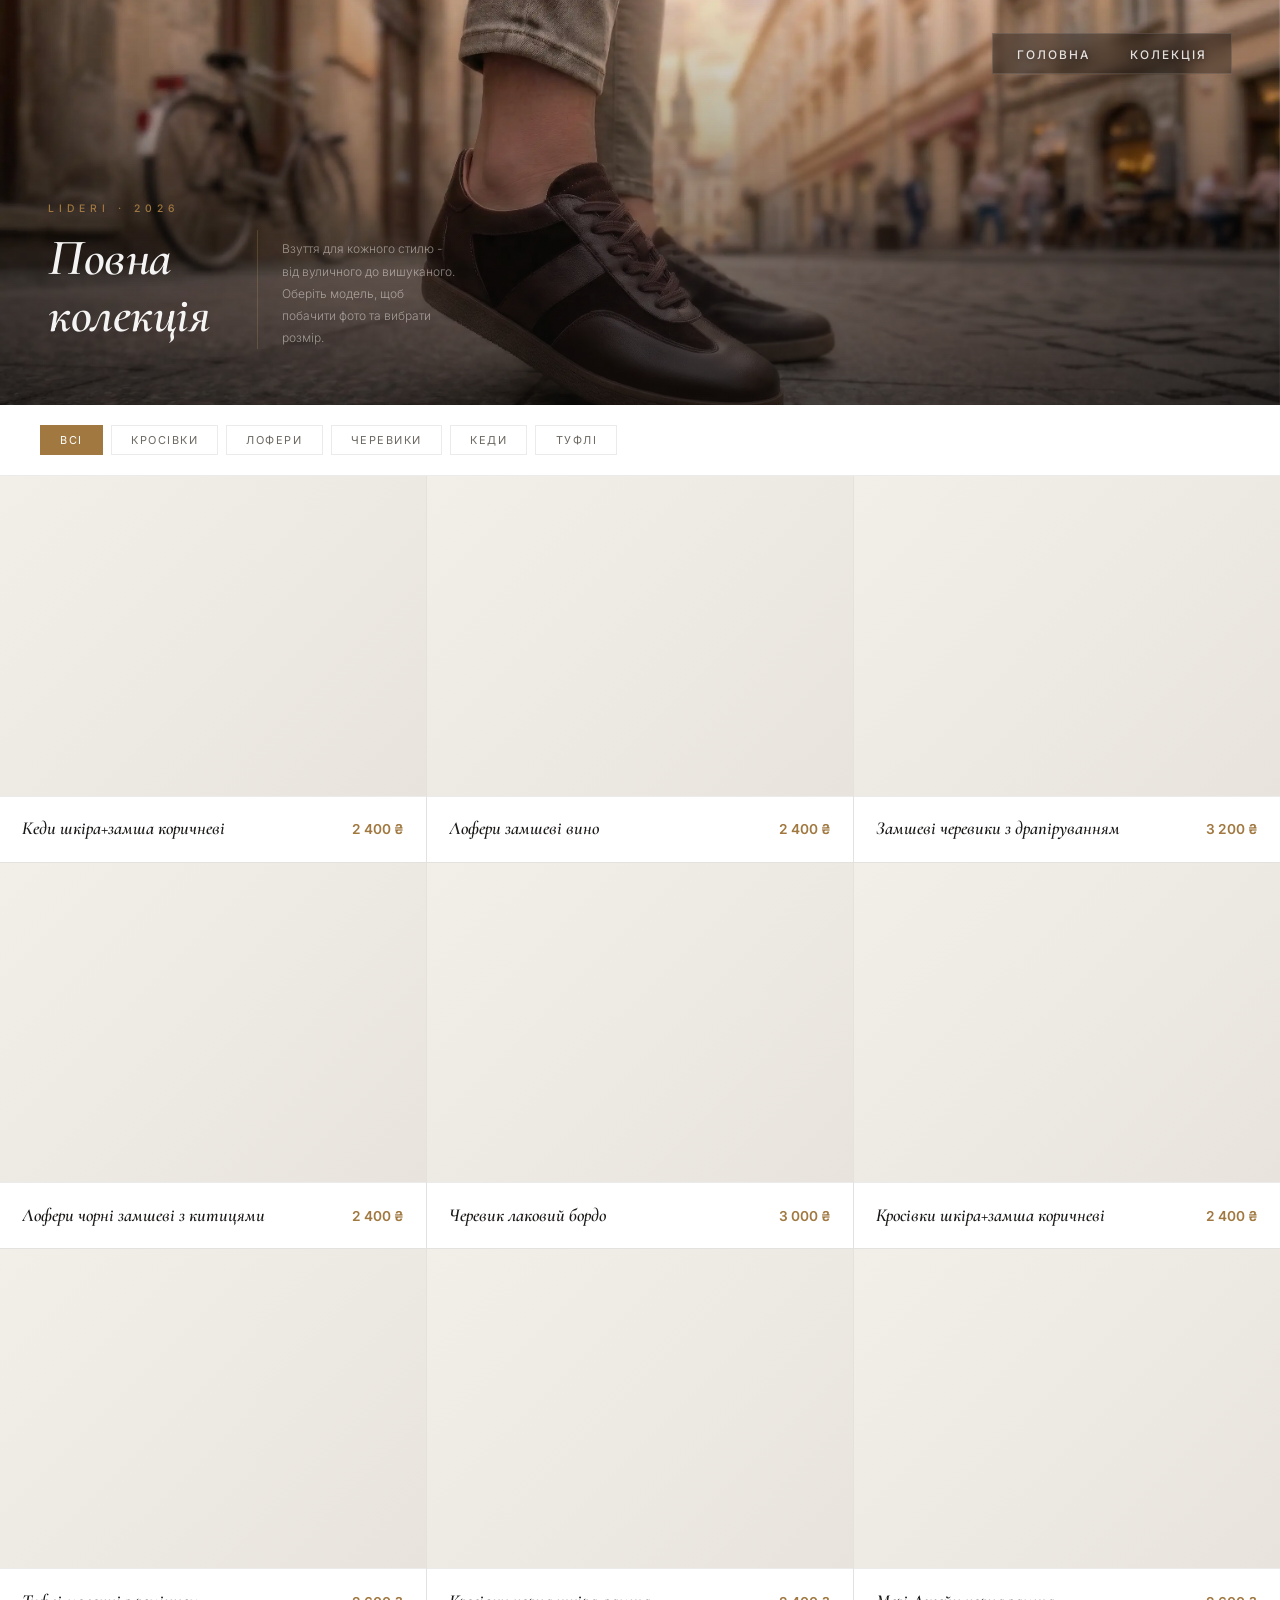
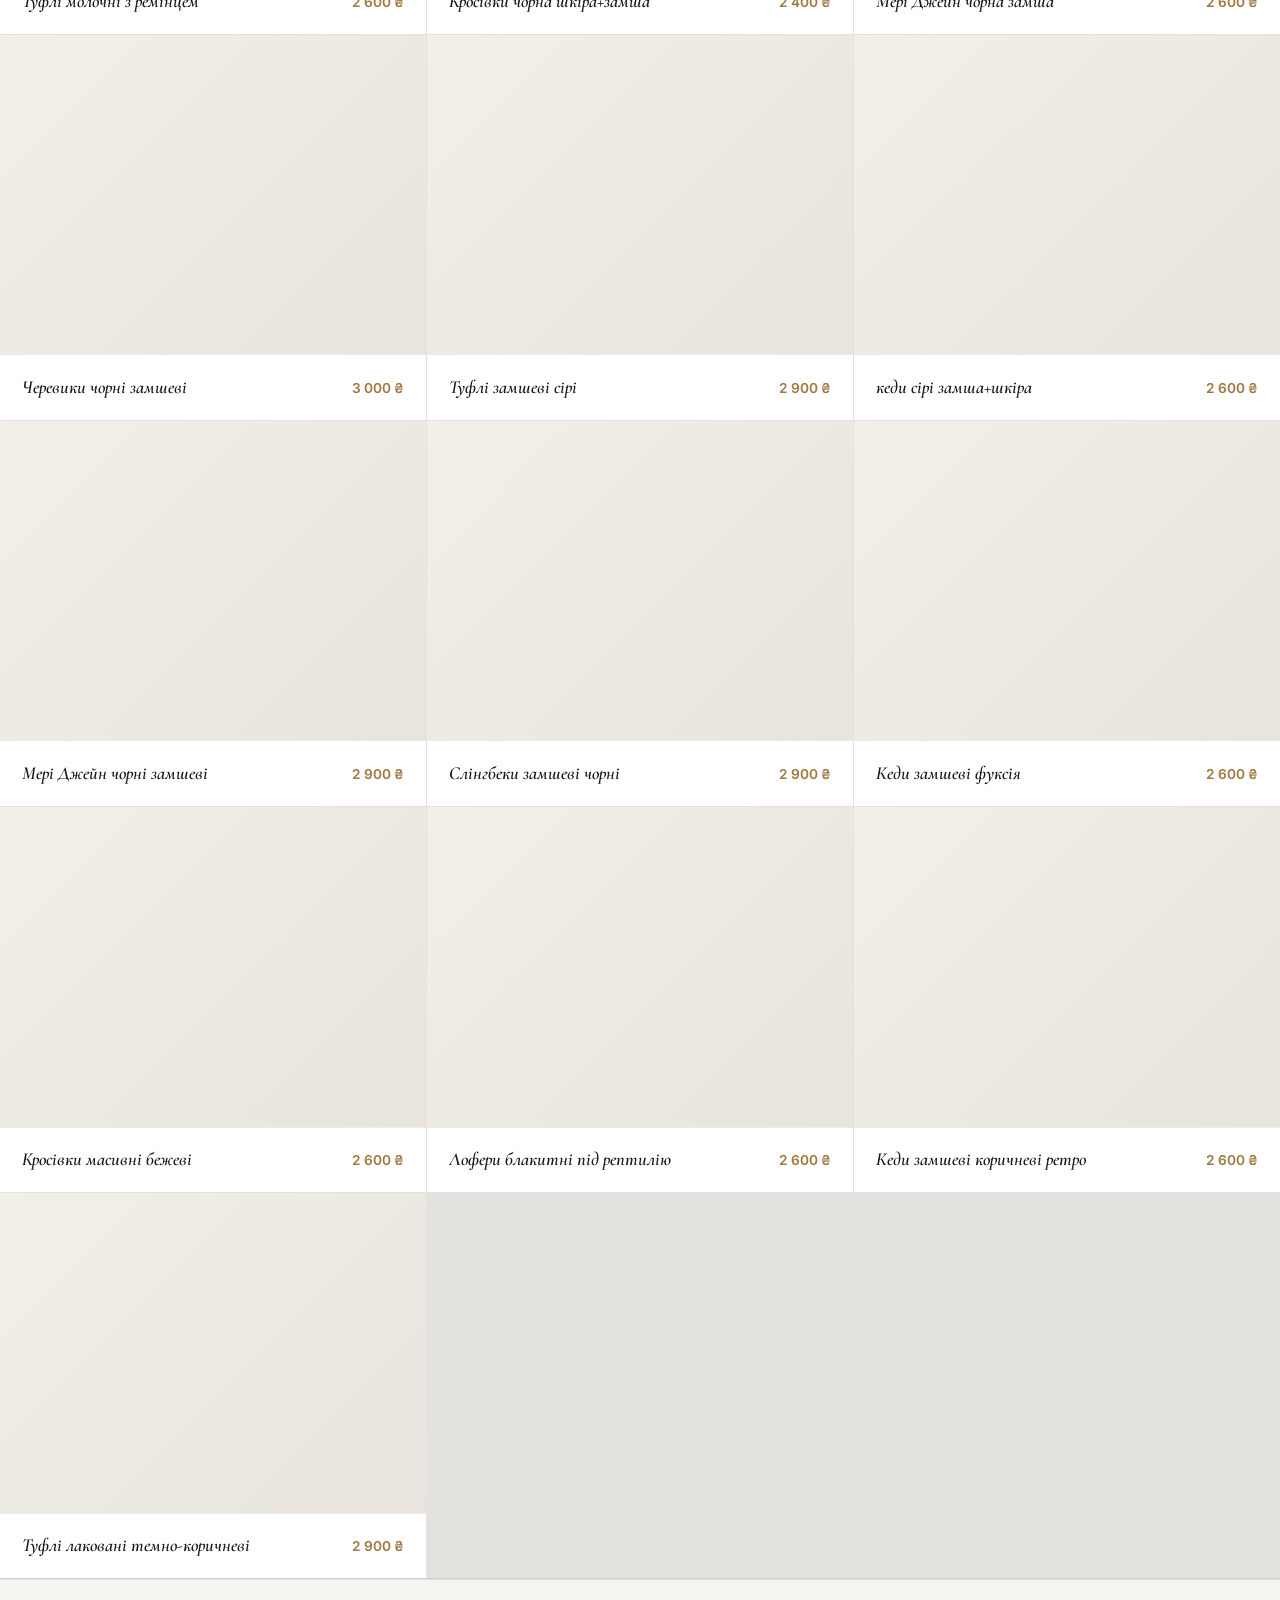
==== commit 96197c8f: "Add files via upload" ====
--- a/gallery.html
+++ b/gallery.html
@@ -5,14 +5,14 @@
   <meta name="viewport" content="width=device-width, initial-scale=1.0" />
   <meta name="description" content="Повна колекція Lideri 2026 - кросівки, черевики, туфлі та casual взуття. Оберіть свою пару." />
   <title>Колекція - Lideri</title>
-  <link rel="icon" type="image/svg+xml" href="liderilogo3444.svg">
+  <link rel="icon" type="image/svg+xml" href="assets/liderilogo3444.svg">
   <link rel="preconnect" href="https://qtcvngzcbjpnosriaxga.supabase.co">
   <link rel="preload" href="/fonts/Inter-VariableFont.woff2" as="font" type="font/woff2" crossorigin>
   <link rel="preload" href="/fonts/CormorantGaramond-VariableFont.woff2" as="font" type="font/woff2" crossorigin>
   <link rel="preload" href="/fonts/CormorantGaramond-Italic-VariableFont.woff2" as="font" type="font/woff2" crossorigin>
   <link rel="preload"
         as="image"
-        imagesrcset="https://qtcvngzcbjpnosriaxga.supabase.co/storage/v1/object/public/photo/sub_one.webp 640w, https://qtcvngzcbjpnosriaxga.supabase.co/storage/v1/object/public/photo/sub_three.webp 1024w, https://qtcvngzcbjpnosriaxga.supabase.co/storage/v1/object/public/photo/sub_two.webp 1920w"
+        imagesrcset="assets/sub1.webp 640w, assets/sub3.webp 1024w, assets/sub2.webp 1920w"
         imagesizes="(max-width: 640px) 640px, (max-width: 1024px) 1024px, 1920px"
         fetchpriority="high">
   <link rel="preload" href="products.js?v=15" as="script">
@@ -1756,14 +1756,14 @@
       <picture>
         <source
           media="(min-width: 641px) and (max-width: 1024px)"
-          srcset="https://qtcvngzcbjpnosriaxga.supabase.co/storage/v1/object/public/photo/sub_three.webp"
+          srcset="assets/sub3.webp"
         />
         <source
           media="(max-width: 640px)"
-          srcset="https://qtcvngzcbjpnosriaxga.supabase.co/storage/v1/object/public/photo/sub_one.webp"
+          srcset="assets/sub1.webp"
         />
         <img
-          src="https://qtcvngzcbjpnosriaxga.supabase.co/storage/v1/object/public/photo/sub_two.webp"
+          src="assets/sub2.webp"
           alt="Hero Banner"
           fetchpriority="high"
           loading="eager"
@@ -1821,9 +1821,13 @@
   <script>
     const nav = document.getElementById('main-nav');
     const NAV_FADE_START = 30, NAV_FADE_END = 160;
-    let _navRaf = false;
-    function _updateNav() {
-      const y = window.scrollY;
+    const galleryHeroBg = document.querySelector('.gallery-hero-bg');
+
+    let _scrollY = window.scrollY;
+    let _rafPending = false;
+    let _gParTarget = 0, _gParCurrent = 0, _gParRunning = false;
+
+    function _updateNav(y) {
       if (y < NAV_FADE_START) {
         nav.classList.add('nav-transparent');
         nav.style.background = '';
@@ -1837,13 +1841,6 @@
         nav.style.borderBottomColor = `rgba(0,0,0,${(p * 0.08).toFixed(3)})`;
       }
     }
-    window.addEventListener('scroll', () => {
-      if (!_navRaf) { _navRaf = true; requestAnimationFrame(() => { _updateNav(); _navRaf = false; }); }
-    }, { passive: true });
-    _updateNav();
-
-    const galleryHeroBg = document.querySelector('.gallery-hero-bg');
-    let _gParTarget = 0, _gParCurrent = 0, _gParRunning = false;
 
     function _gParLoop() {
       _gParCurrent += (_gParTarget - _gParCurrent) * 0.07;
@@ -1856,9 +1853,19 @@
     }
 
     window.addEventListener('scroll', () => {
-      _gParTarget = window.scrollY * 0.22;
-      if (!_gParRunning) { _gParRunning = true; requestAnimationFrame(_gParLoop); }
+      _scrollY = window.scrollY;
+      if (!_rafPending) {
+        _rafPending = true;
+        requestAnimationFrame(() => {
+          _updateNav(_scrollY);
+          _gParTarget = _scrollY * 0.22;
+          if (!_gParRunning) { _gParRunning = true; requestAnimationFrame(_gParLoop); }
+          _rafPending = false;
+        });
+      }
     }, { passive: true });
+
+    _updateNav(_scrollY);
 
     // Туфлі об'єднує також Мері Джейн і Слінгбеки
     const FILTER_GROUPS = {
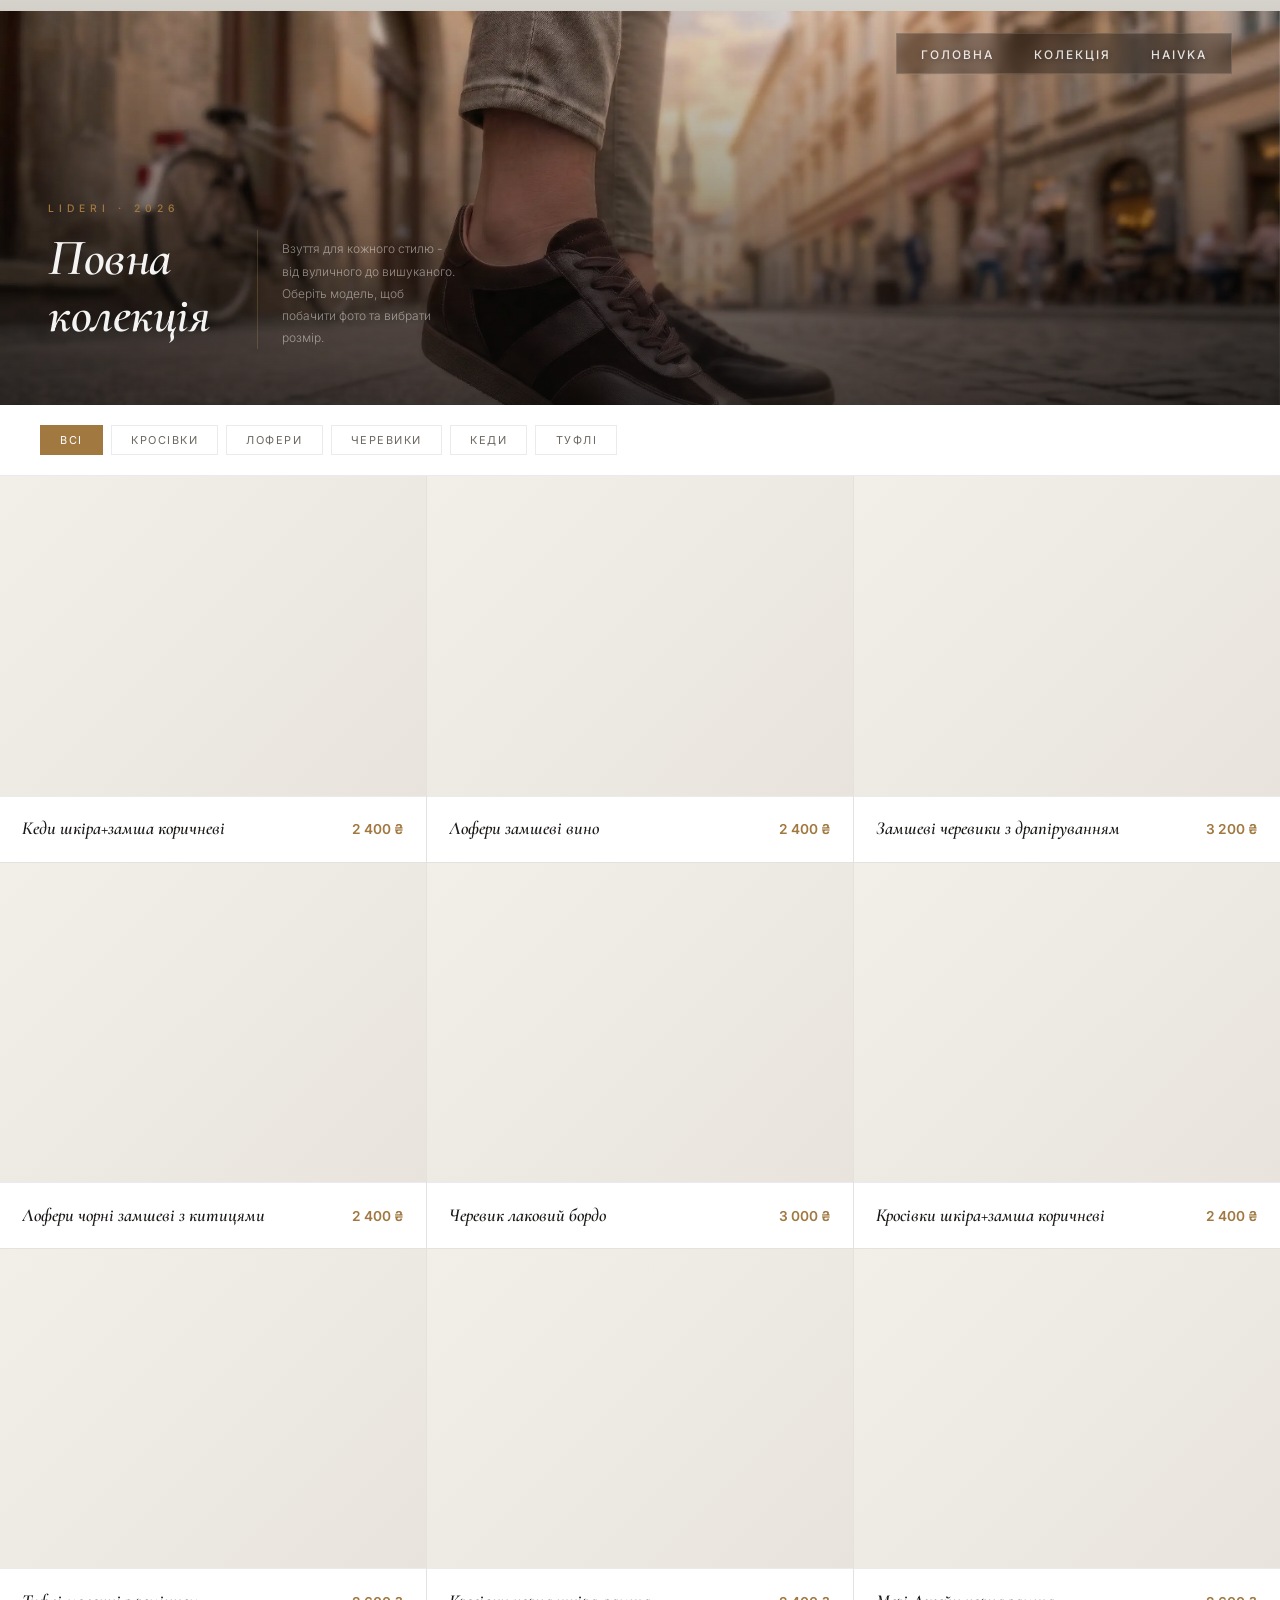
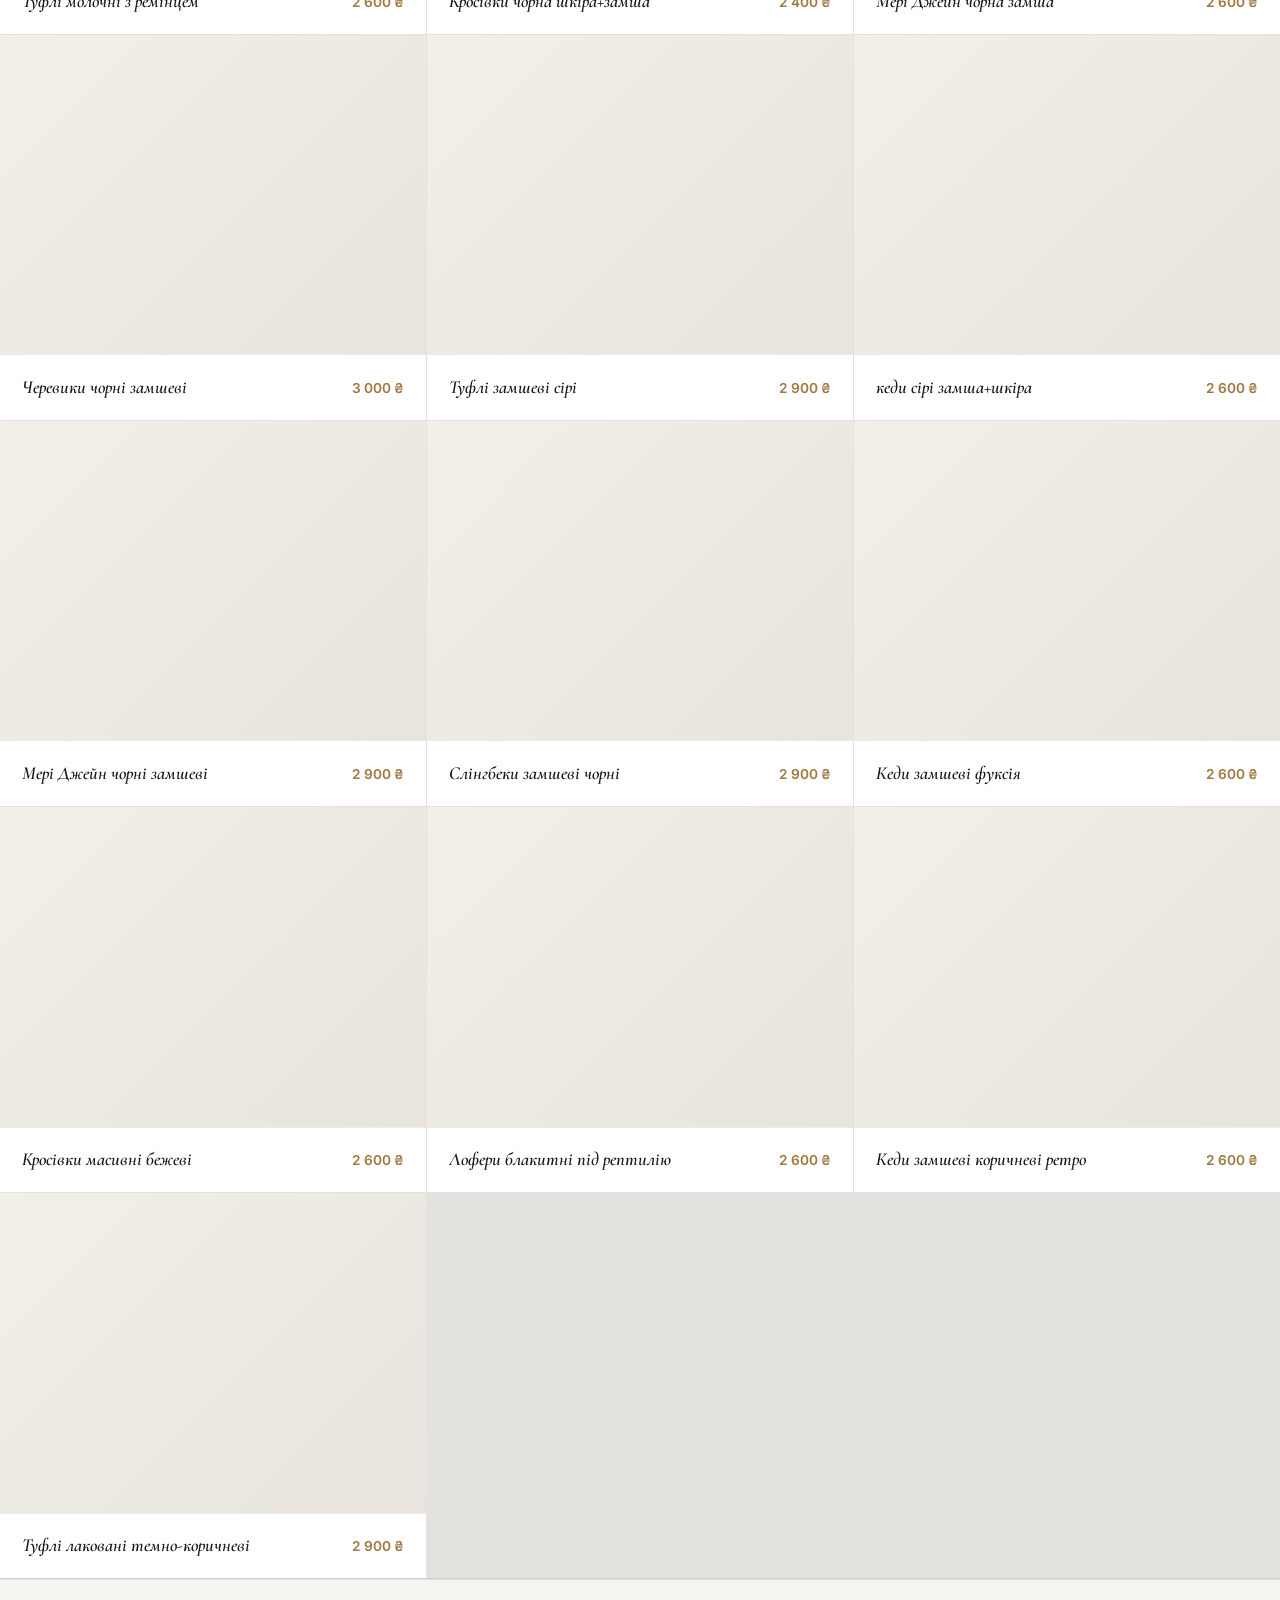
==== commit 6bf17273: "Add files via upload" ====
--- a/gallery.html
+++ b/gallery.html
@@ -1735,6 +1735,62 @@
   background-size: 200% 100%;
   animation: skeleton-shimmer 1.4s ease-in-out infinite;
 }
+
+/* BURGER & MOBILE NAV */
+.burger {
+  display: none; flex-direction: column; justify-content: center;
+  align-items: center; gap: 5px; width: 36px; height: 36px;
+  background: none; border: none; cursor: pointer; padding: 4px;
+  color: var(--text); flex-shrink: 0;
+}
+.burger span {
+  display: block; width: 22px; height: 1.5px;
+  background: currentColor; border-radius: 1px;
+  transition: transform 0.3s ease, opacity 0.3s ease;
+}
+nav.nav-transparent .burger { color: rgba(255,255,255,0.85); }
+.mobile-nav-overlay {
+  position: fixed; inset: 0;
+  background: rgba(28,26,24,0.52);
+  backdrop-filter: blur(6px); -webkit-backdrop-filter: blur(6px);
+  z-index: 150; opacity: 0; visibility: hidden;
+  transition: opacity 0.35s ease, visibility 0.35s ease;
+}
+.mobile-nav-overlay.open { opacity: 1; visibility: visible; }
+.mobile-nav-panel {
+  position: absolute; top: 0; right: 0; bottom: 0;
+  width: min(300px, 85vw); background: var(--surface);
+  border-left: 1px solid var(--border);
+  display: flex; flex-direction: column; justify-content: center;
+  padding: 2rem;
+  transform: translateX(100%);
+  transition: transform 0.4s cubic-bezier(0.4, 0, 0.2, 1);
+}
+.mobile-nav-overlay.open .mobile-nav-panel { transform: translateX(0); }
+.mobile-nav-close {
+  position: absolute; top: 1.6rem; right: 1.8rem;
+  background: none; border: none;
+  font-size: 1.1rem; cursor: pointer; color: var(--text-muted);
+  padding: 0.4rem; transition: color 0.2s; line-height: 1;
+}
+.mobile-nav-close:hover { color: var(--text); }
+.mobile-nav-links { display: flex; flex-direction: column; margin-bottom: 5rem; }
+.mobile-nav-links a {
+  font-family: 'Cormorant Garamond', serif;
+  font-size: 2.4rem; font-weight: 600; font-style: italic;
+  color: var(--text); padding: 2rem 0;
+  letter-spacing: -0.5px; transition: color 0.2s; line-height: 1.1;
+}
+.mobile-nav-links a:hover, .mobile-nav-links a.active { color: var(--accent); }
+.mobile-nav-brand {
+  position: absolute; bottom: 2rem; left: 2rem;
+  font-size: 0.62rem; letter-spacing: 4px; text-transform: uppercase;
+  color: var(--text-muted);
+}
+@media (max-width: 768px) {
+  .nav-links { display: none !important; }
+  .burger { display: flex; }
+}
   </style>
   <script>document.documentElement.classList.add('fonts-loading');</script>
 </head>
@@ -1747,8 +1803,23 @@
     <ul class="nav-links">
       <li><a href="index.html">Головна</a></li>
       <li><a href="gallery.html" class="active">Колекція</a></li>
+      <li><a href="haivka.html">Haivka</a></li>
     </ul>
+    <button class="burger" id="burgerBtn" aria-label="Меню">
+      <span></span><span></span><span></span>
+    </button>
   </nav>
+  <div class="mobile-nav-overlay" id="mobileNav">
+    <div class="mobile-nav-panel">
+      <button class="mobile-nav-close" id="mobileNavClose" aria-label="Закрити">&#x2715;</button>
+      <div class="mobile-nav-links">
+        <a href="index.html">Головна</a>
+        <a href="gallery.html" class="active">Колекція</a>
+        <a href="haivka.html">Haivka</a>
+      </div>
+      <div class="mobile-nav-brand">Lideri · 2026</div>
+    </div>
+  </div>
 
   <main>
   <div class="gallery-hero">
@@ -1936,6 +2007,14 @@
       document.documentElement.classList.remove('fonts-loading');
     });
   </script>
+  <script>
+    const burgerBtn = document.getElementById('burgerBtn');
+    const mobileNav = document.getElementById('mobileNav');
+    burgerBtn.addEventListener('click', () => mobileNav.classList.add('open'));
+    document.getElementById('mobileNavClose').addEventListener('click', () => mobileNav.classList.remove('open'));
+    mobileNav.addEventListener('click', e => { if (e.target === mobileNav) mobileNav.classList.remove('open'); });
+    document.addEventListener('keydown', e => { if (e.key === 'Escape') mobileNav.classList.remove('open'); });
+  </script>
 
 </body>
 </html>
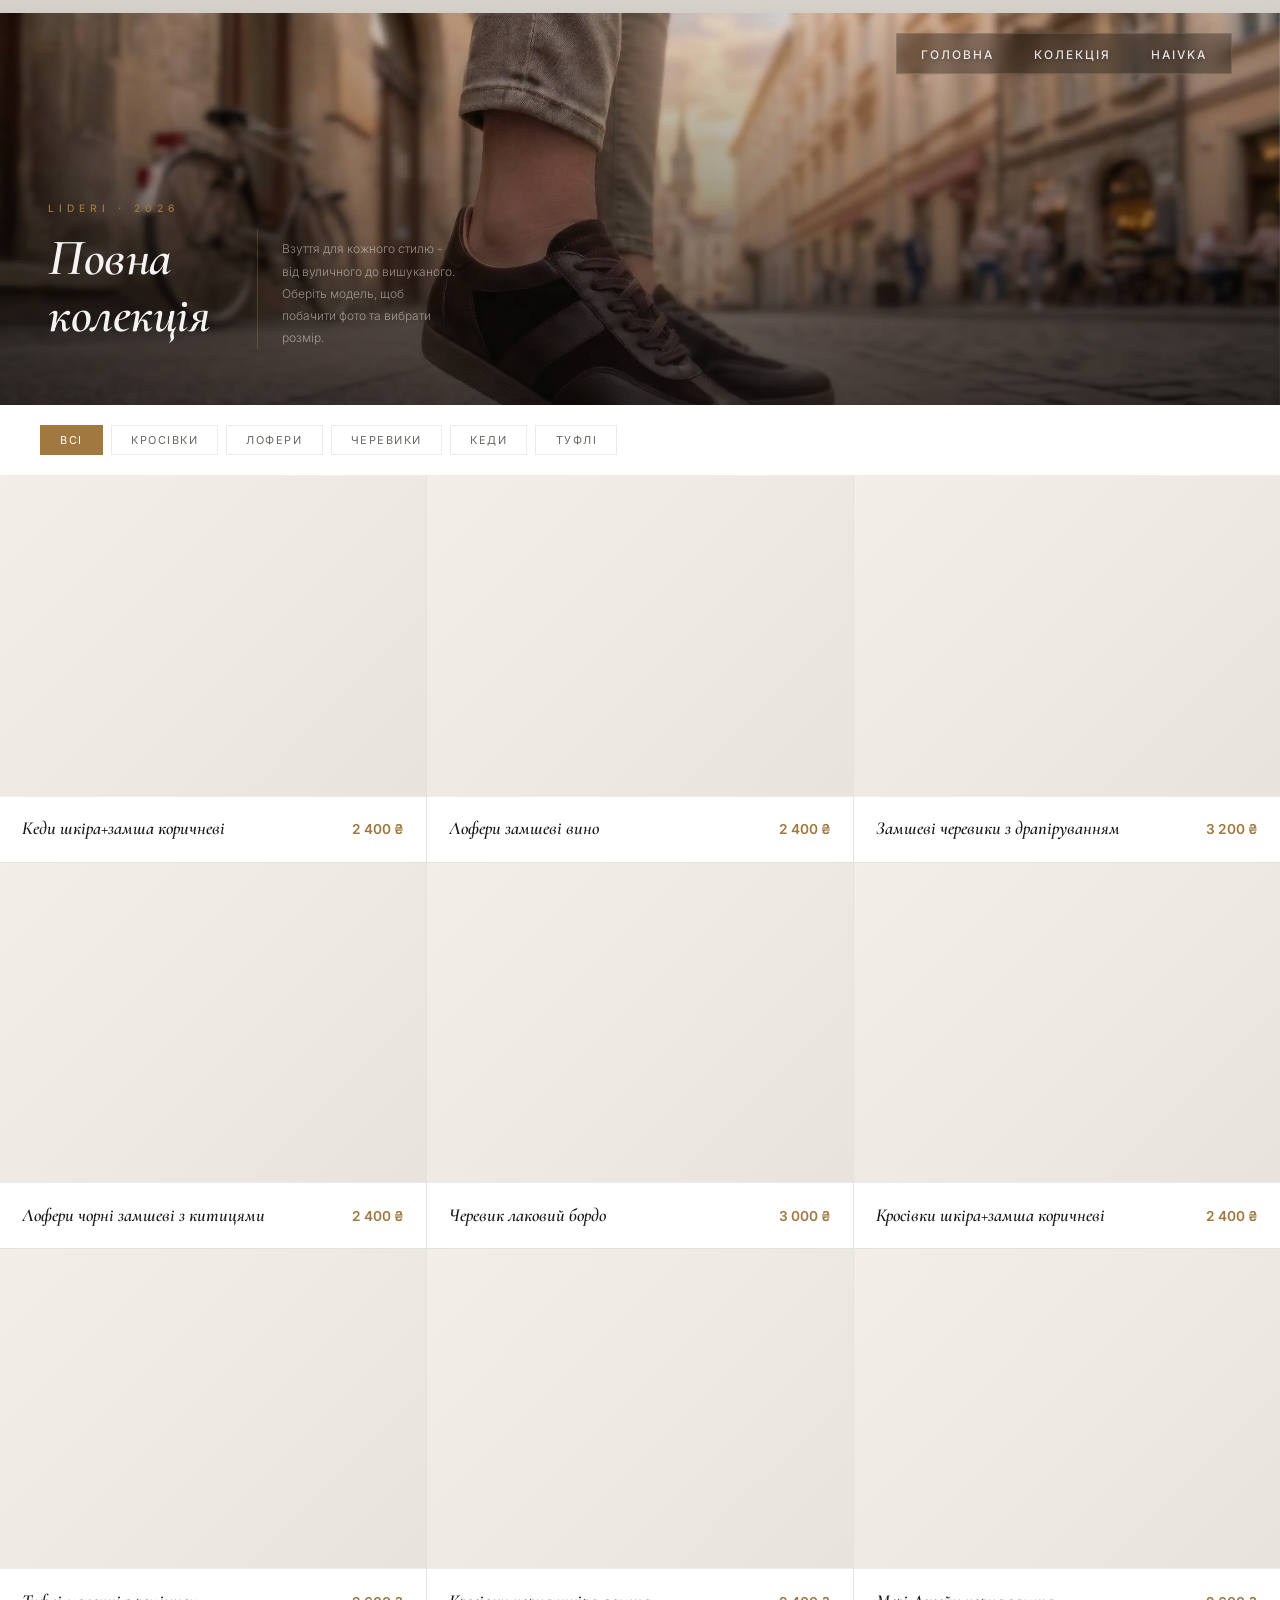
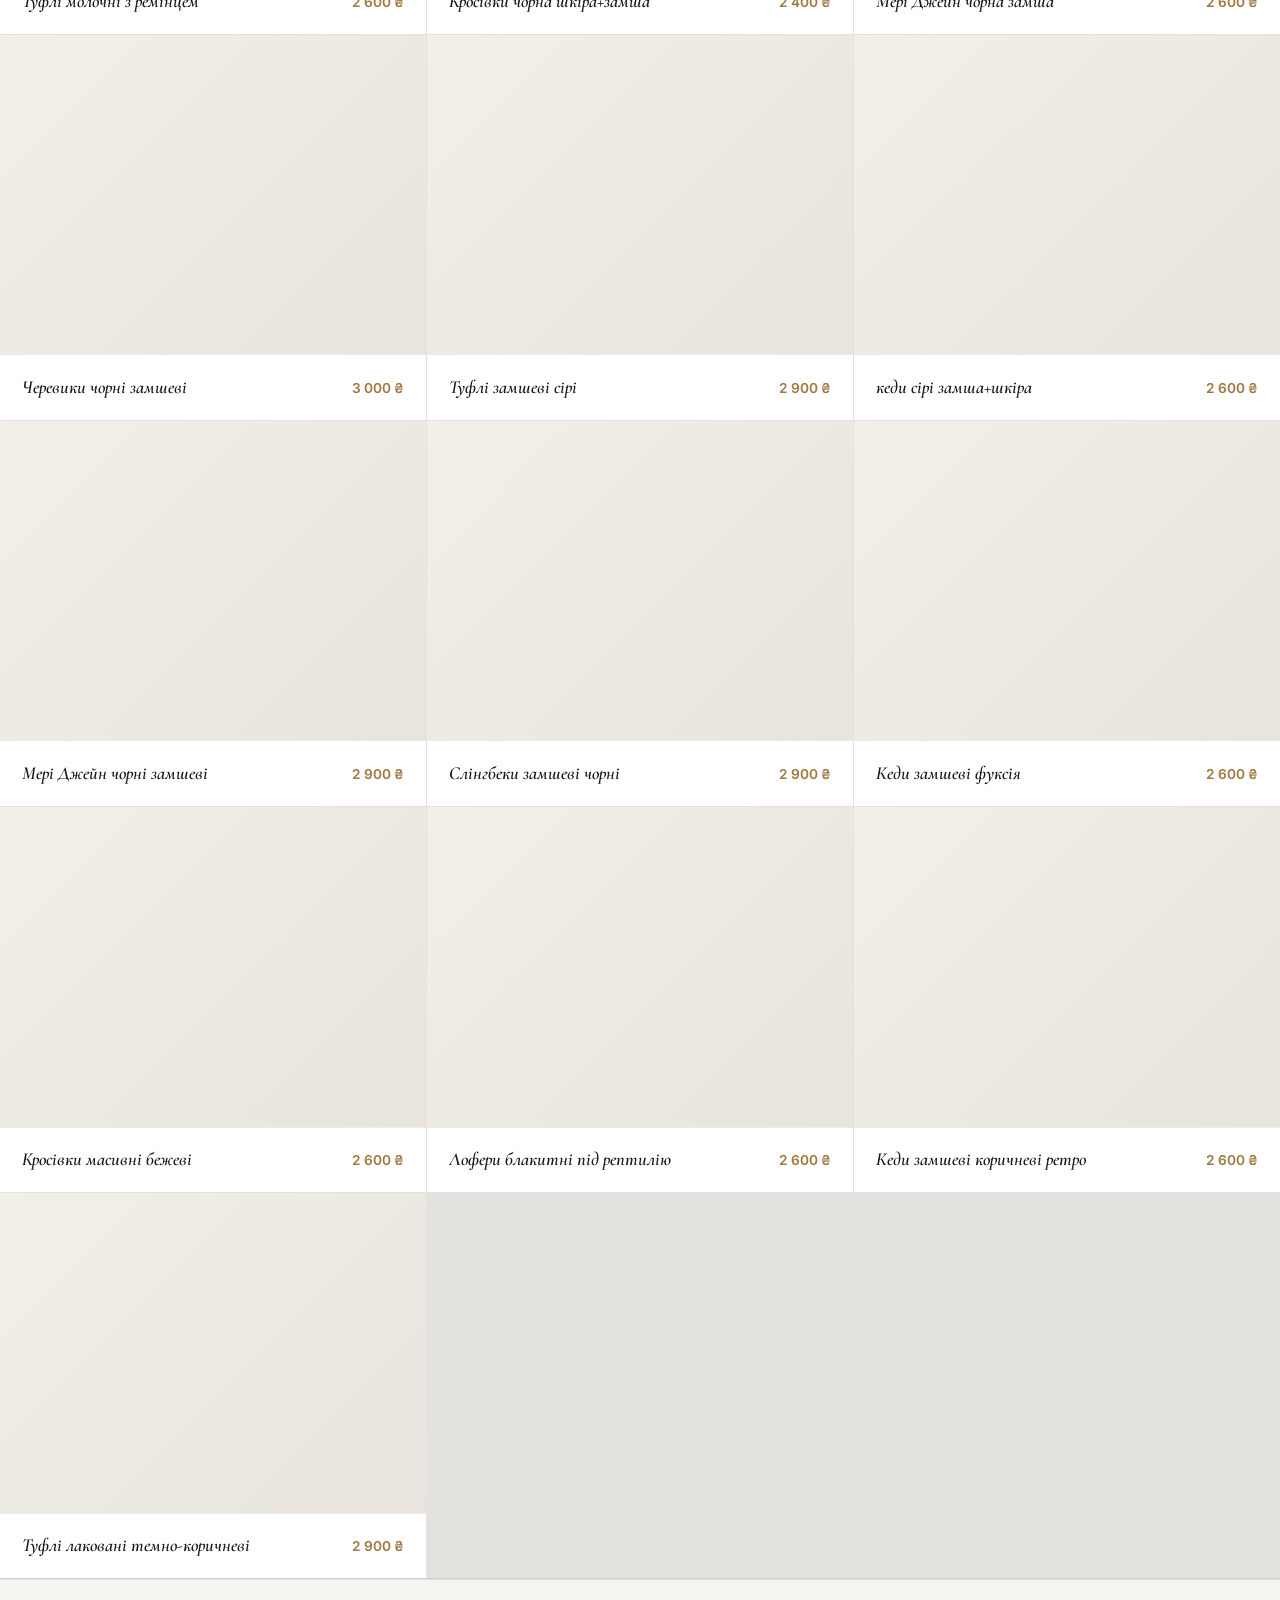
==== commit 9c12ea07: "Add files via upload" ====
--- a/gallery.html
+++ b/gallery.html
@@ -1957,7 +1957,7 @@
         const badgeHtml = p.badge
           ? `<span class="card-badge badge-${p.badge}">${p.badgeLabel}</span>` : '';
         const oldPriceHtml = p.oldPrice
-          ? `<span class="card-price-old">${p.oldPrice.toLocaleString('uk-UA')} ₴</span>` : '';
+          ? `<span class="card-price-old">${p.oldPrice.toLocaleString('uk-UA')} ${PRODUCTS_CURRENCY}</span>` : '';
 
         return `
           <div class="product-card" onclick="window.location.href='product.html?id=${p.id}'">
@@ -1969,7 +1969,7 @@
             <div class="card-body">
               <span class="card-name">${p.name}</span>
               <div>
-                <span class="card-price">${p.price.toLocaleString('uk-UA')} ₴</span>
+                <span class="card-price">${p.price.toLocaleString('uk-UA')} ${PRODUCTS_CURRENCY}</span>
                 ${oldPriceHtml}
               </div>
             </div>
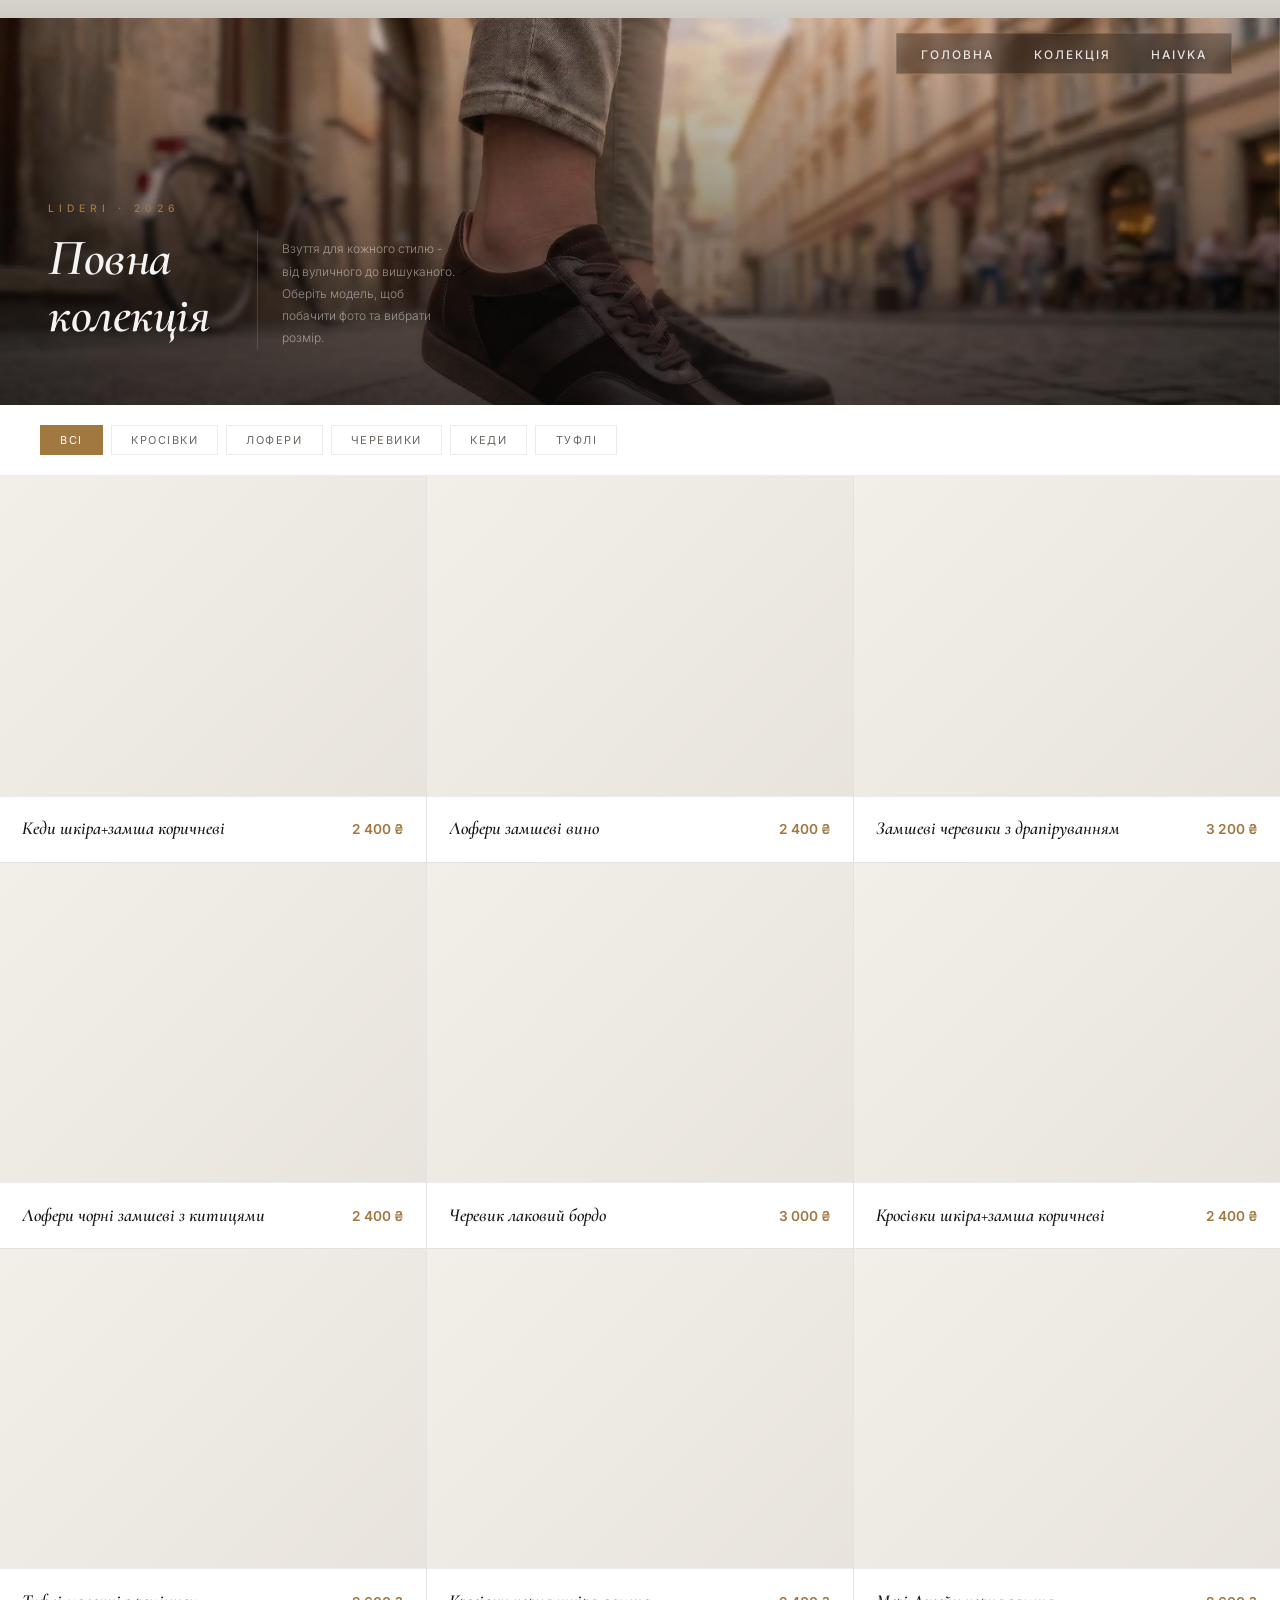
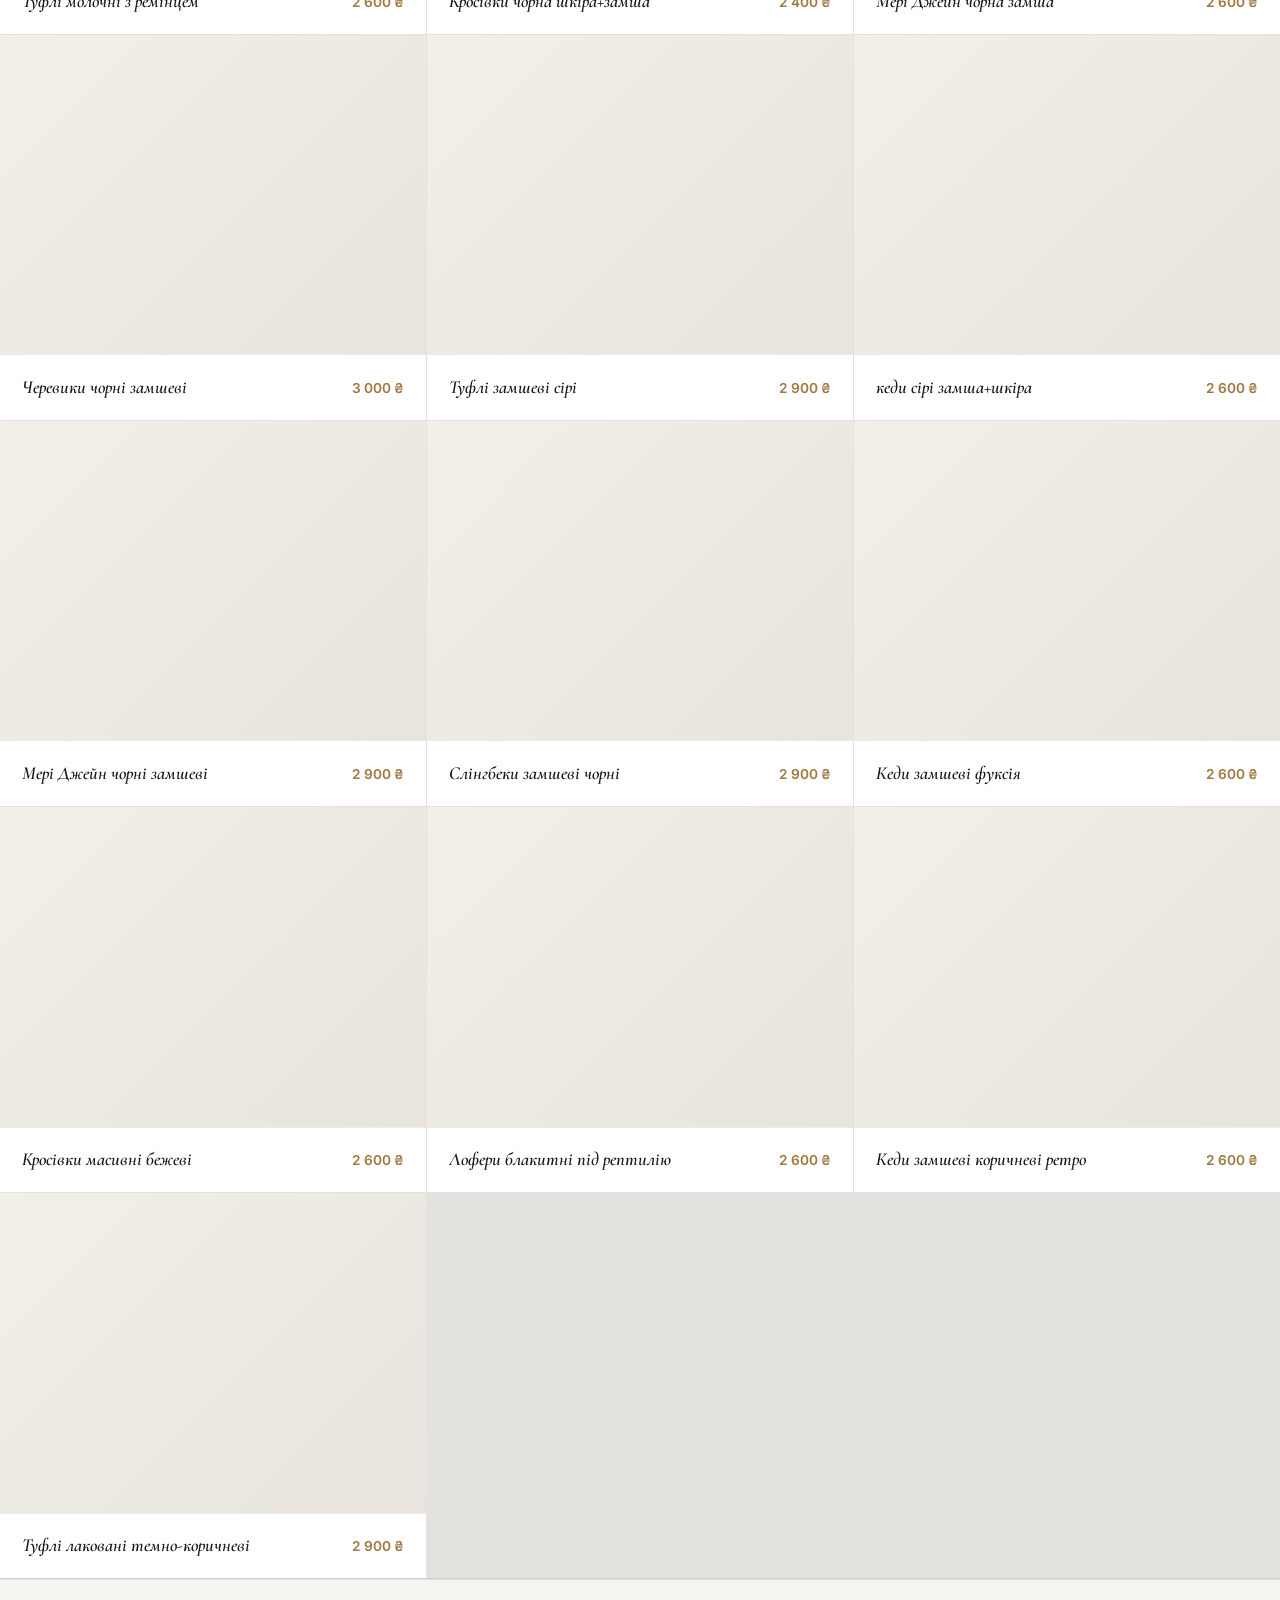
==== commit a57d49e5: "Add files via upload" ====
--- a/gallery.html
+++ b/gallery.html
@@ -1882,7 +1882,11 @@
       <a href="gallery.html">Колекція</a>
       <a href="https://www.instagram.com/lideri.style" target="_blank" rel="noopener noreferrer" class="footer-insta">
         <svg width="15" height="15" viewBox="0 0 24 24" fill="none" stroke="currentColor" stroke-width="2" stroke-linecap="round" stroke-linejoin="round"><rect x="2" y="2" width="20" height="20" rx="5" ry="5"/><path d="M16 11.37A4 4 0 1 1 12.63 8 4 4 0 0 1 16 11.37z"/><line x1="17.5" y1="6.5" x2="17.51" y2="6.5"/></svg>
-        Instagram
+        @lideri.style
+      </a>
+      <a href="https://www.instagram.com/etno_gaivka" target="_blank" rel="noopener noreferrer" class="footer-insta">
+        <svg width="15" height="15" viewBox="0 0 24 24" fill="none" stroke="currentColor" stroke-width="2" stroke-linecap="round" stroke-linejoin="round"><rect x="2" y="2" width="20" height="20" rx="5" ry="5"/><path d="M16 11.37A4 4 0 1 1 12.63 8 4 4 0 0 1 16 11.37z"/><line x1="17.5" y1="6.5" x2="17.51" y2="6.5"/></svg>
+        @etno_gaivka
       </a>
     </div>
     <div class="footer-copy">© 2026 Lideri. Усі права захищені.</div>
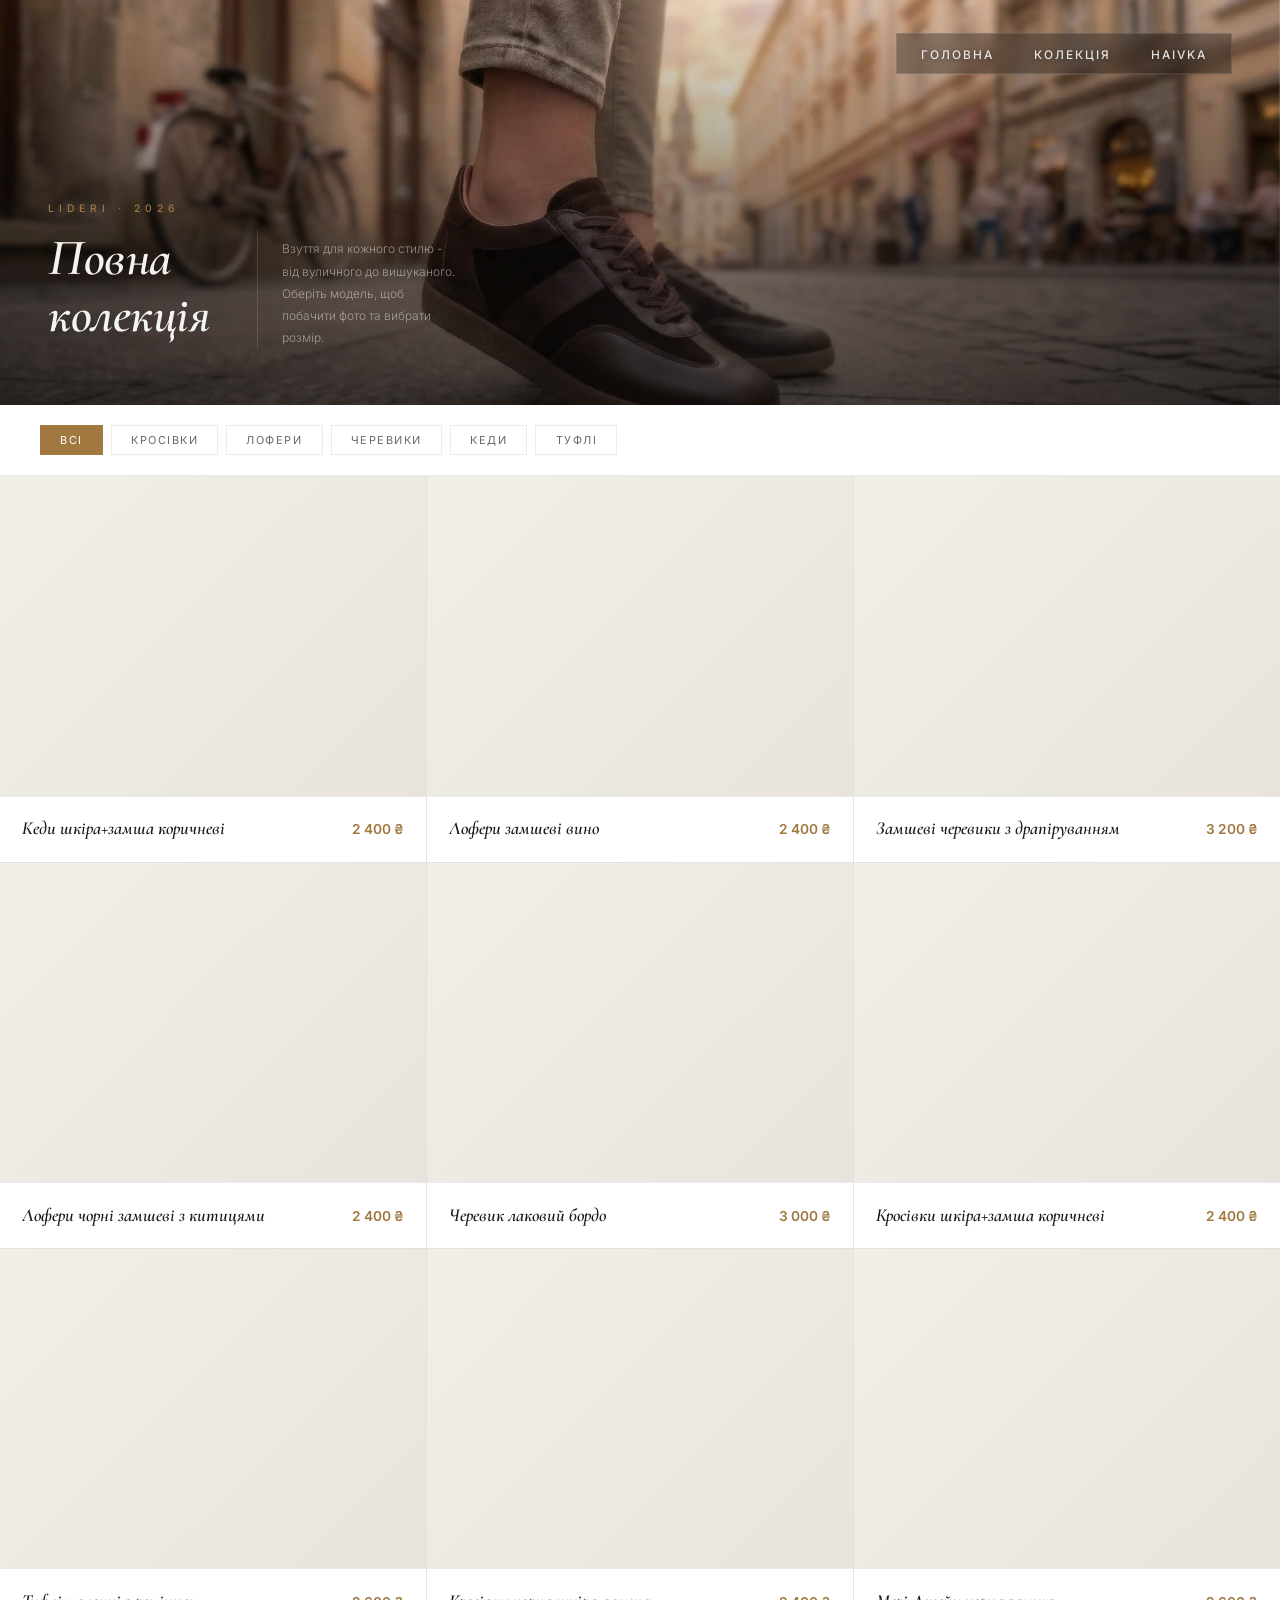
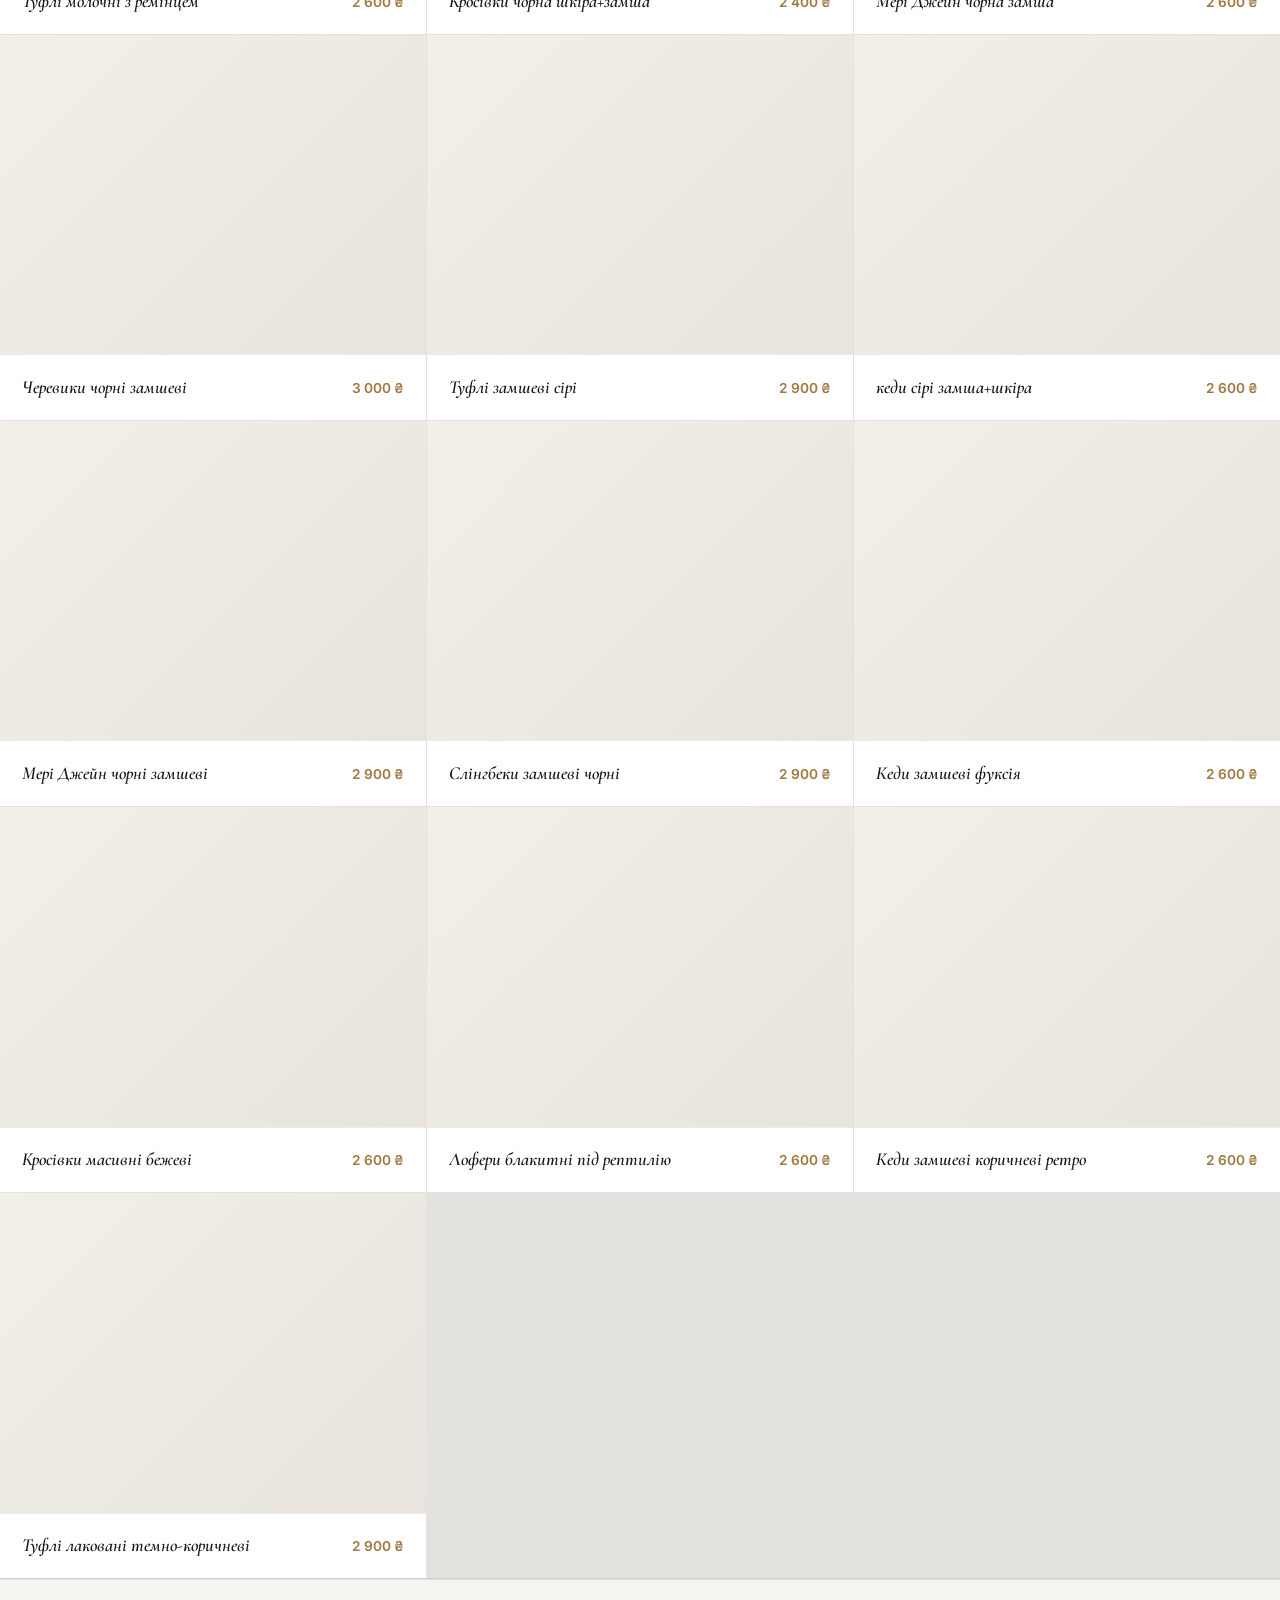
==== commit 68fe0773: "Update gallery.html" ====
--- a/gallery.html
+++ b/gallery.html
@@ -5,6 +5,7 @@
   <meta name="viewport" content="width=device-width, initial-scale=1.0" />
   <meta name="description" content="Повна колекція Lideri 2026 - кросівки, черевики, туфлі та casual взуття. Оберіть свою пару." />
   <title>Колекція - Lideri</title>
+  <!-- lideri -->
   <link rel="icon" type="image/svg+xml" href="assets/liderilogo3444.svg">
   <link rel="preconnect" href="https://qtcvngzcbjpnosriaxga.supabase.co">
   <link rel="preload" href="/fonts/Inter-VariableFont.woff2" as="font" type="font/woff2" crossorigin>
